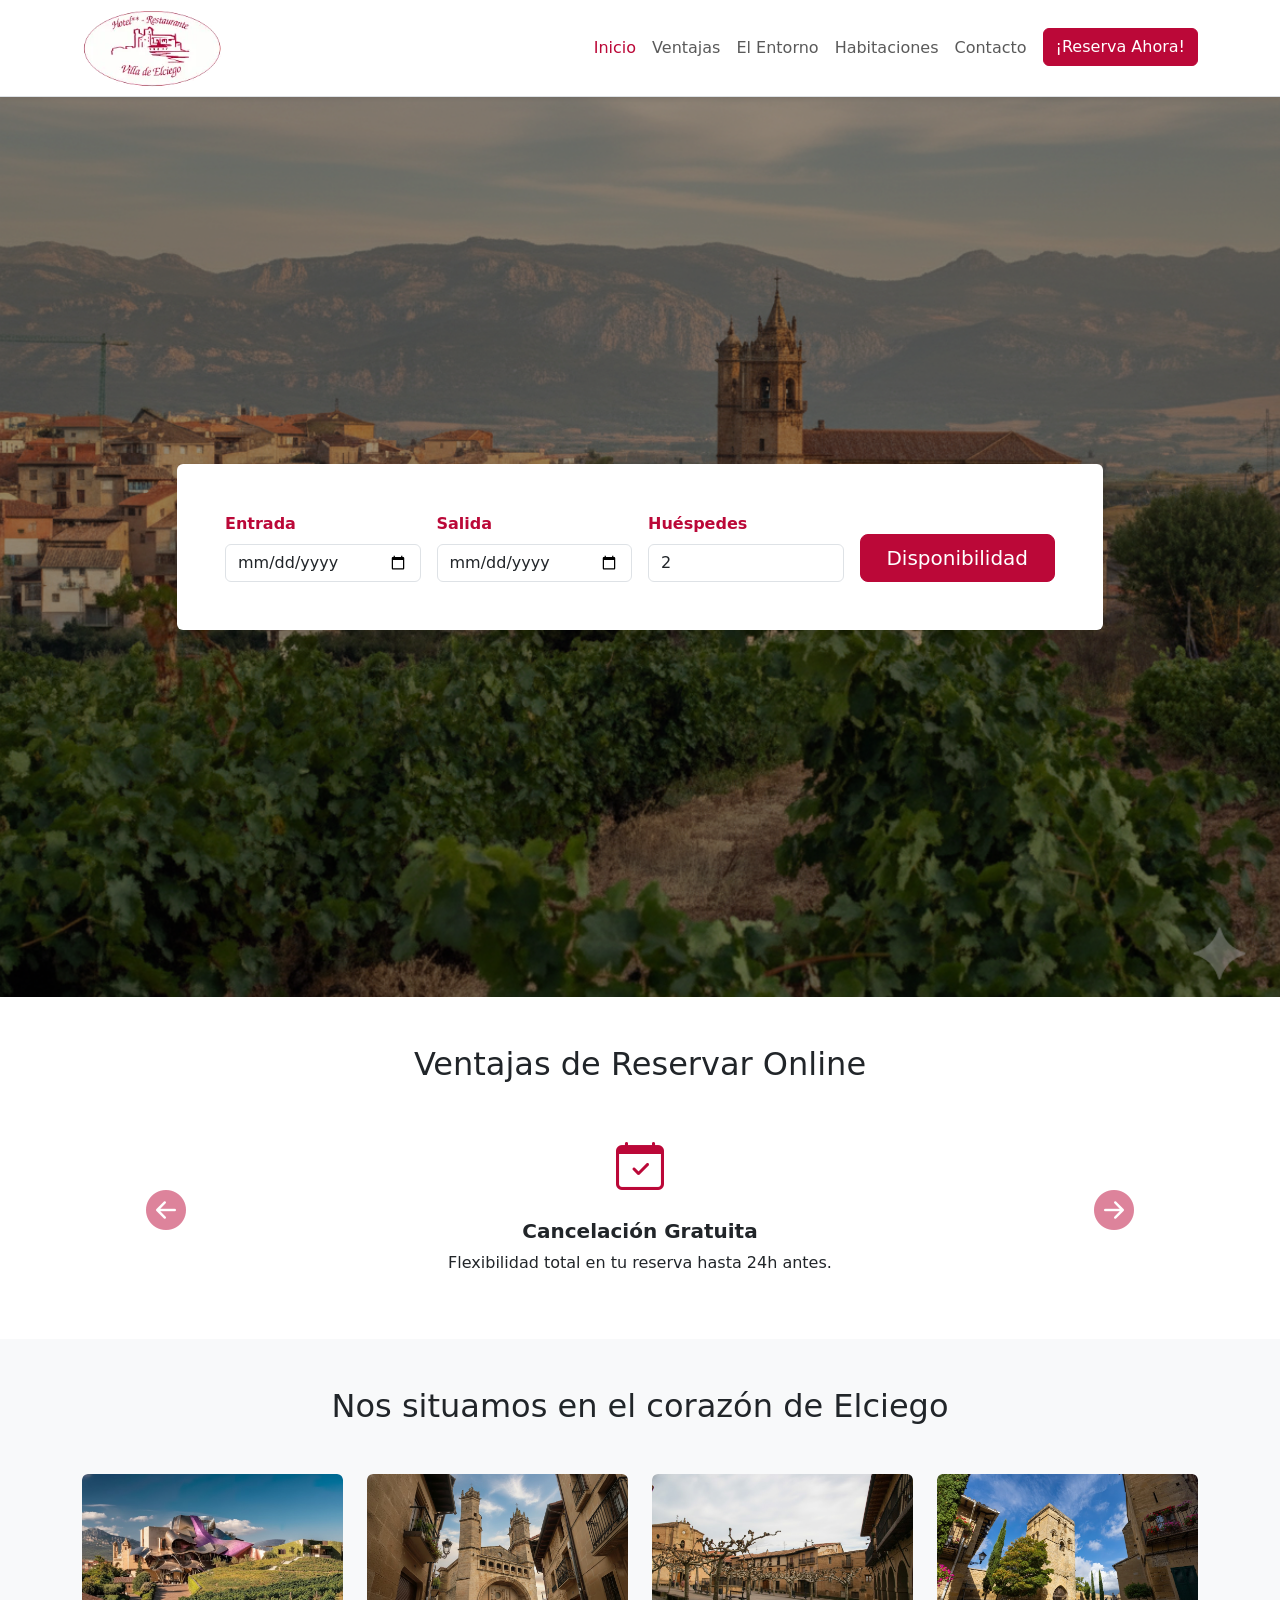
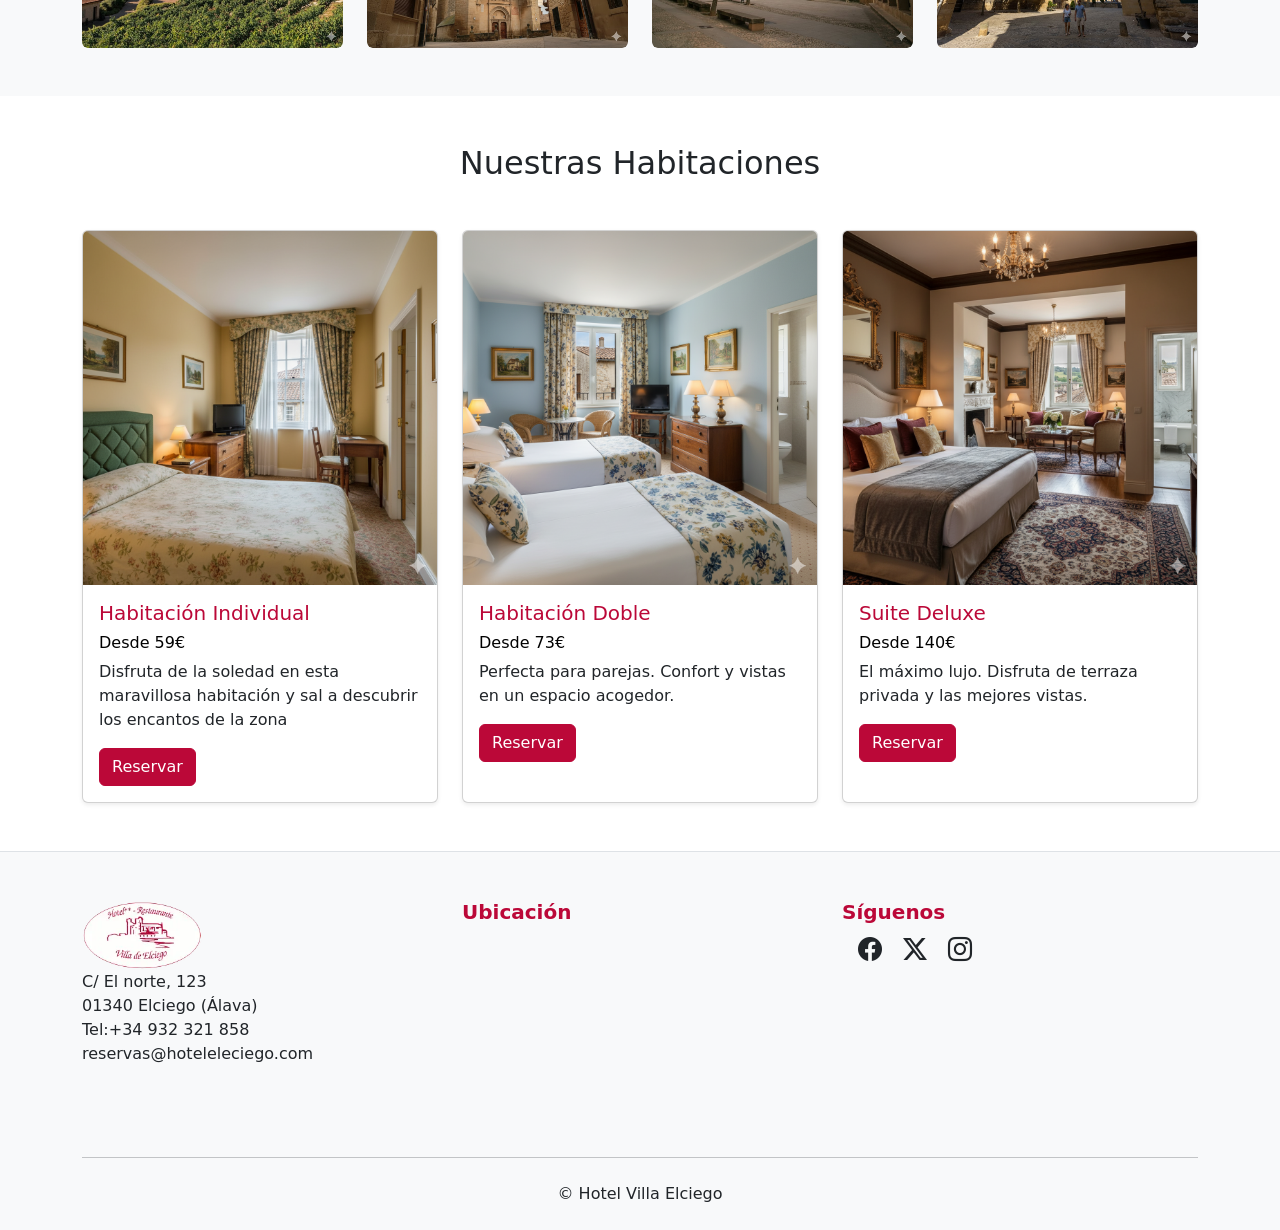
==== index.html @ 5fd9a74c "Update index.html" ====
<!doctype html>
<html lang="es">
<head>
  <!-- Google tag (gtag.js) -->
<script async src="https://www.googletagmanager.com/gtag/js?id=G-TNQYEF0NYS"></script>
<script>
  window.dataLayer = window.dataLayer || [];
  function gtag(){dataLayer.push(arguments);}
  gtag('js', new Date());

  gtag('config', 'G-TNQYEF0NYS');
</script>

  <script src="https://t.contentsquare.net/uxa/3d8e75497e71b.js"></script>

  <meta charset="utf-8">
  <meta name="viewport" content="width=device-width, initial-scale=1">
  
  <title>Hotel Villa Elciego</title>

  <link href="https://cdn.jsdelivr.net/npm/bootstrap@5.3.3/dist/css/bootstrap.min.css" rel="stylesheet" integrity="sha384-QWTKZyjpPEjISv5WaRU9OFeRpok6YctnYmDr5pNlyT2bRjXh0JMhjY6hW+ALEwIH" crossorigin="anonymous">
  
  <link rel="stylesheet" href="https://cdn.jsdelivr.net/npm/bootstrap-icons@1.11.3/font/bootstrap-icons.min.css">

  <link rel="stylesheet" href="globales.css">
</head>
<body>
  <!-- Google Tag Manager (noscript) -->
<noscript><iframe src="https://www.googletagmanager.com/ns.html?id=GTM-N8GXQSX2"
height="0" width="0" style="display:none;visibility:hidden"></iframe></noscript>
<!-- End Google Tag Manager (noscript) -->
  

  <nav class="navbar navbar-expand-lg bg-white border-bottom shadow-sm sticky-top">
  <div class="container">
    
    <h1 class="m-0" style="font-size: 0;"> 
      <a class="navbar-brand" href="index.html">
        <img src="img/logo hotel.webp" alt="Hotel Villa Elciego - Inicio" width="140px" height="80px">
      </a>
    </h1>
    
    <button class="navbar-toggler" type="button" data-bs-toggle="collapse" data-bs-target="#menuPrincipal" aria-controls="menuPrincipal" aria-expanded="false" aria-label="Abrir menú de navegación">
      <span class="navbar-toggler-icon"></span>
    </button>
    
    <div class="collapse navbar-collapse" id="menuPrincipal">
      <ul class="navbar-nav ms-auto mb-2 mb-lg-0">
        <li class="nav-item">
          <a class="nav-link active" aria-current="page" href="#hero">Inicio</a>
        </li>
        <li class="nav-item">
          <a class="nav-link" href="#ventajas">Ventajas</a>
        </li>
        <li class="nav-item">
          <a class="nav-link" href="#ubicacion">El Entorno</a>
        </li>
        <li class="nav-item">
          <a class="nav-link" href="#habitaciones">Habitaciones</a>
        </li>
        <li class="nav-item">
          <a class="nav-link" href="#footer">Contacto</a>
        </li>
        <li class="nav-item">
          <a class="btn btn-primary ms-lg-2 mt-2 mt-lg-0" href="reservas.html">¡Reserva Ahora!</a>
        </li>
      </ul>
    </div>
  </div>
</nav>

  <section id="hero" class="d-flex align-items-center justify-content-center">
    <div class="container">
      <div class="row">
        <div class="col-lg-10 offset-lg-1">
          
          <form class="bg-white p-4 p-md-5 rounded shadow">
            <div class="row g-3 align-items-end">
              
              <div class="col-lg-3 col-md-6">
                <label for="checkin" class="form-label fw-bold text-granate">Entrada</label>
                <input type="date" class="form-control" id="checkin">
              </div>
              
              <div class="col-lg-3 col-md-6">
                <label for="checkout" class="form-label fw-bold text-granate">Salida</label>
                <input type="date" class="form-control" id="checkout">
              </div>
              
              <div class="col-lg-3 col-md-6">
                <label for="huespedes" class="form-label fw-bold text-granate">Huéspedes</label>
                <input type="number" class="form-control" id="huespedes" value="2" min="1" required>
              </div>
              
              <div class="col-lg-3 col-md-6 d-grid">
                <button type="submit" class="btn btn-primary btn-lg">Disponibilidad</button>
              </div>

            </div>
          </form>

        </div>
      </div>
    </div>
  </section>

  <section id="ventajas" class="container text-center py-5">
    <h2 class="mb-5">Ventajas de Reservar Online</h2>
    
    <div id="carouselVentajas" class="carousel slide" data-bs-ride="carousel">
      
      <div class="carousel-inner">
        
        <div class="carousel-item active">
          <i class="bi bi-calendar-check icono-ventaja"></i>
          <h5 class="mt-3 fw-bold">Cancelación Gratuita</h5>
          <p class="w-75 mx-auto d-none d-md-block">Flexibilidad total en tu reserva hasta 24h antes.</p>
        </div>
        
        <div class="carousel-item">
          <i class="bi bi-headset icono-ventaja"></i>
          <h5 class="mt-3 fw-bold">Atención Personalizada</h5>
          <p class="w-75 mx-auto d-none d-md-block">Gestionamos tu reserva de forma directa, sin intermediarios.</p>
        </div>
        
        <div class="carousel-item">
        <i class="bi bi-piggy-bank-fill icono-ventaja"></i>
          <h5 class="mt-3 fw-bold">Mejor Precio Garantizado</h5>
          <p class="w-75 mx-auto d-none d-md-block">Siempre encontrarás el precio más bajo en nuestra web.</p>
        </div>

      </div>
      
      <button class="carousel-control-prev" type="button" data-bs-target="#carouselVentajas" data-bs-slide="prev">
        <i class="bi bi-arrow-left-circle-fill"></i>
        <span class="visually-hidden">Previous</span>
      </button>
      <button class="carousel-control-next" type="button" data-bs-target="#carouselVentajas" data-bs-slide="next">
        <i class="bi bi-arrow-right-circle-fill"></i>
        <span class="visually-hidden">Next</span>
      </button>
    </div>
  </section>

  <section id="ubicacion" class="bg-light py-5">
    <div class="container">
      <h2 class="text-center mb-5">Nos situamos en el corazón de Elciego</h2>
      
      <div class="row g-4">
        
        <div class="col-md-6 col-lg-3">
          <div class="card card-zoom text-white">
        <img src="img/riscal.jpg" class="card-img" alt="Bodega Marqués de Riscal con su arquitectura de titanio ondulado">            
            <div class="card-img-overlay">
              <h5 class="card-title">Bodega Marqués de Riscal</h5>
              <p class="card-text d-none d-md-block">Disfruta de una experiencia única de vino y vanguardia en la icónica bodega Marqués de Riscal.</p>
            </div>
          </div>
        </div>
        
        <div class="col-md-6 col-lg-3">
          <div class="card card-zoom text-white">
            <img src="img/iglesialimpia.jpg" class="card-img" alt="iglesia">
            <div class="card-img-overlay">
              <h5 class="card-title">Iglesa de San Andrés</h5>
              <p class="card-text d-none d-md-block">Descubre la imponente Iglesia de San Andrés, una joya barroca con sus dos torres dominando Elciego.</p>
            </div>
          </div>
        </div>

        <div class="col-md-6 col-lg-3">
          <div class="card card-zoom text-white">
            <img src="img/plaza.jpg" class="card-img" alt="plaza">
            <div class="card-img-overlay">
              <h5 class="card-title">Plaza Mayor de Elciego</h5>
              <p class="card-text d-none d-md-block">Siente el corazón de Elciego en su Plaza Mayor, el centro neurálgico de la vida y la historia local.</p>
            </div>
          </div>
        </div>

        <div class="col-md-6 col-lg-3">
          <div class="card card-zoom text-white">
            <img src="img/laguardia.jpg" class="card-img" alt="laguardia">
            <div class="card-img-overlay">
              <h5 class="card-title">Laguardia</h5>
              <p class="card-text d-none d-md-block">Visita Laguardia, una impresionante villa medieval amurallada en el corazón de la Rioja Alavesa.</p>
            </div>
          </div>
        </div>

      </div>
    </div>
  </section>

  <section id="habitaciones" class="container py-5">
    <h2 class="text-center mb-5">Nuestras Habitaciones</h2>
    <div class="row g-4">
      
      <div class="col-md-4">
        <div class="card shadow-sm h-100">
<img src="img/habindividual.png" class="card-img-top" alt="Habitación individual iluminada con cama supletoria y escritorio">          
          <div class="card-body">
            <h5 class="card-title text-granate">Habitación Individual</h5>
            <h6 class="card-title text-black">Desde 59€</h6>
            <p class="card-text">Disfruta de la soledad en esta maravillosa habitación y sal a descubrir los encantos de la zona</p>
            <a href="reservas.html" class="btn btn-primary">Reservar</a>
          </div>
        </div>
      </div>
      
      <div class="col-md-4">
        <div class="card shadow-sm h-100">
          <img src="img/habdoble.png" class="card-img-top" alt="Superior">
          <div class="card-body">
            <h5 class="card-title text-granate">Habitación Doble</h5>
            <h6 class="card-title text-black">Desde 73€</h6>
            <p class="card-text">Perfecta para parejas. Confort y vistas en un espacio acogedor.</p>
            <a href="reservas.html" class="btn btn-primary">Reservar</a>
          </div>
        </div>
      </div>
      
      <div class="col-md-4">
        <div class="card shadow-sm h-100">
          <img src="img/suite.png" class="card-img-top" alt="Suite">
          <div class="card-body">
            <h5 class="card-title text-granate">Suite Deluxe</h5>
            <h6 class="card-title text-black">Desde 140€</h6>
            <p class="card-text">El máximo lujo. Disfruta de terraza privada y las mejores vistas.</p>
            <a href="reservas.html" class="btn btn-primary">Reservar</a>
          </div>
        </div>
      </div>

    </div>
  </section>


  <footer id="footer" class="bg-light pt-5 pb-4 border-top">
    <div class="container">
      <div class="row gy-4">
        
        <div class="col-md-4">
        <img src="img/logo hotel.webp" alt="imagen logo" width="120px" height="70px">
          <p>
            C/ El norte, 123<br>
            01340 Elciego (Álava)<br>
            <a href="tel:+34 932 321 858" class="text-decoration-none text-dark">Tel:+34 932 321 858</a><br>
            <a href="mailto:reservas@hoteleleciego.com" class="text-decoration-none text-dark">reservas@hoteleleciego.com</a>
          </p>
        </div>
        
        <div class="col-md-4">
          <h5 class="fw-bold text-granate">Ubicación</h5>
          <div class="ratio ratio-16x9">
            <iframe src="https://www.google.com/maps/embed?pb=!1m18!1m12!1m3!1d11756.914074219985!2d-2.624738562145558!3d42.51460361282855!2m3!1f0!2f0!3f0!3m2!1i1024!2i768!4f13.1!3m3!1m2!1s0xd50010196614b0b%3A0x8633364860630712!2sElciego%2C%20%C3%81lava!5e0!3m2!1ses!2ses!4v1678888888888" width="600" height="450" style="border:0;" allowfullscreen="" loading="lazy" referrerpolicy="no-referrer-when-downgrade"></iframe>
          </div>
        </div>
        
        <div class="col-md-4">
          <h5 class="fw-bold text-granate">Síguenos</h5>
               <div class="footer-iconos">
          <a href="#" target="_blank" aria-label="Síguenos en Facebook"><i class="bi bi-facebook"></i></a>
          <a href="#" target="_blank" aria-label="Síguenos en X, antes Twitter"><i class="bi bi-twitter-x"></i></a>
          <a href="#" target="_blank" aria-label="Síguenos en Instagram"><i class="bi bi-instagram"></i></a>
              </div>
        </div>

      </div>
      
      <hr class="my-4">
      <div class="text-center">
        <p class="mb-0">&copy; Hotel Villa Elciego</p>
      </div>
      
    </div>
  </footer>


  <script src="https://cdn.jsdelivr.net/npm/bootstrap@5.3.3/dist/js/bootstrap.bundle.min.js" integrity="sha384-YvpcrYf0tY3lHB60NNkmXc5s9fDVZLESaAA55NDzOxhy9GkcIdslK1eN7N6jIeHz" crossorigin="anonymous"></script>
</body>

</html>
---- globales.css ----
:root {
  --color-granate: #bb0838; 
  --color-granate-claro: #f684a2;
  --color-blanco: #FFFFFF;
  --color-texto-claro: #f8f9fa;
  --color-texto-oscuro: #212529;
}



.bg-granate {
  background-color: var(--color-granate) ;
}

.text-granate {
  color: var(--color-granate) ;
}


.btn-primary {
  background-color: var(--color-granate);
  border-color: var(--color-granate);
}

.btn-primary:hover {
  background-color: var(--color-granate-claro);
  border-color: var(--color-granate-claro);
}

.navbar-nav .nav-link.active,
.navbar-nav .nav-link:hover {
  color: var(--color-granate) ;
}



/*FORMULARIO */
#hero {
  position: relative;
  min-height: 100vh;
  background-image: url('img/elciegogeneral.png'); 
  background-size: cover;
  background-position: center;
  color: var(--color-granate);
}


#hero::before {
  content: '';
  position: absolute;
  top: 0;
  left: 0;
  width: 100%;
  height: 100%;
  background-color: rgba(0, 0, 0, 0.4); 
}

#hero .container {
  position: relative;
  z-index: 2;
}



#ventajas .icono-ventaja {
  font-size: 3rem;
  color: var(--color-granate);
}

.carousel-control-prev .bi,
.carousel-control-next .bi {
  font-size: 2.5rem;
  color: var(--color-granate); 
}


/*NUESTRO ENTORNO*/
.card-zoom {
  position: relative;
  overflow: hidden; 
  border: none;
  cursor: pointer;
}

.card-zoom .card-img {
  transition: transform 0.4s ease; 
}

.card-zoom .card-img-overlay {
  background-color: rgba(0, 0, 0, 0.6); 
  opacity: 0; 
  transition: opacity 0.4s ease;
  display: flex;
  flex-direction: column;
  justify-content: center;
  align-items: center;
}

.card-zoom:hover .card-img {
  transform: scale(1.1); 
}

.card-zoom:hover .card-img-overlay {
  opacity: 1; 
}

/* FOOTER ---*/
.footer-iconos a {
  font-size: 1.5rem;
  color: var(--color-texto-oscuro);
  margin-left: 1rem;
  text-decoration: none;
}

.footer-iconos a:hover {
  color: var(--color-granate);
}
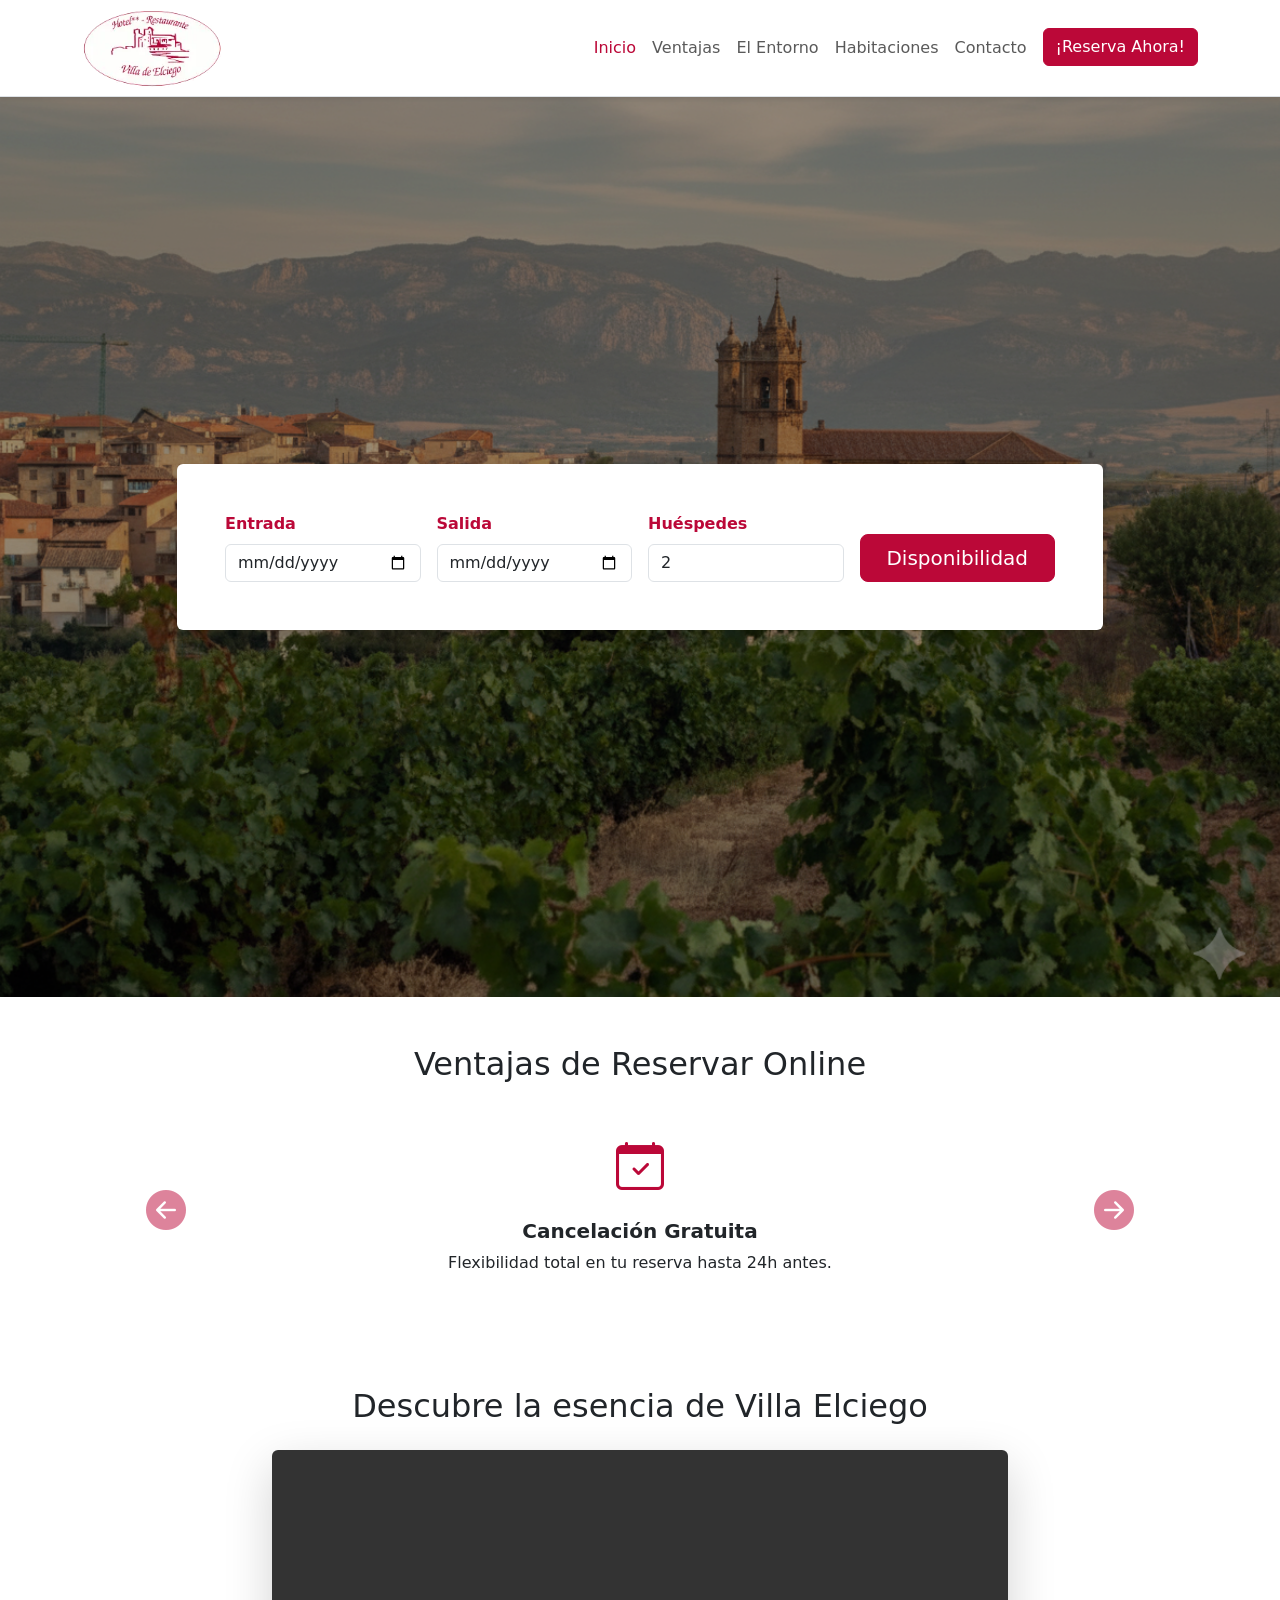
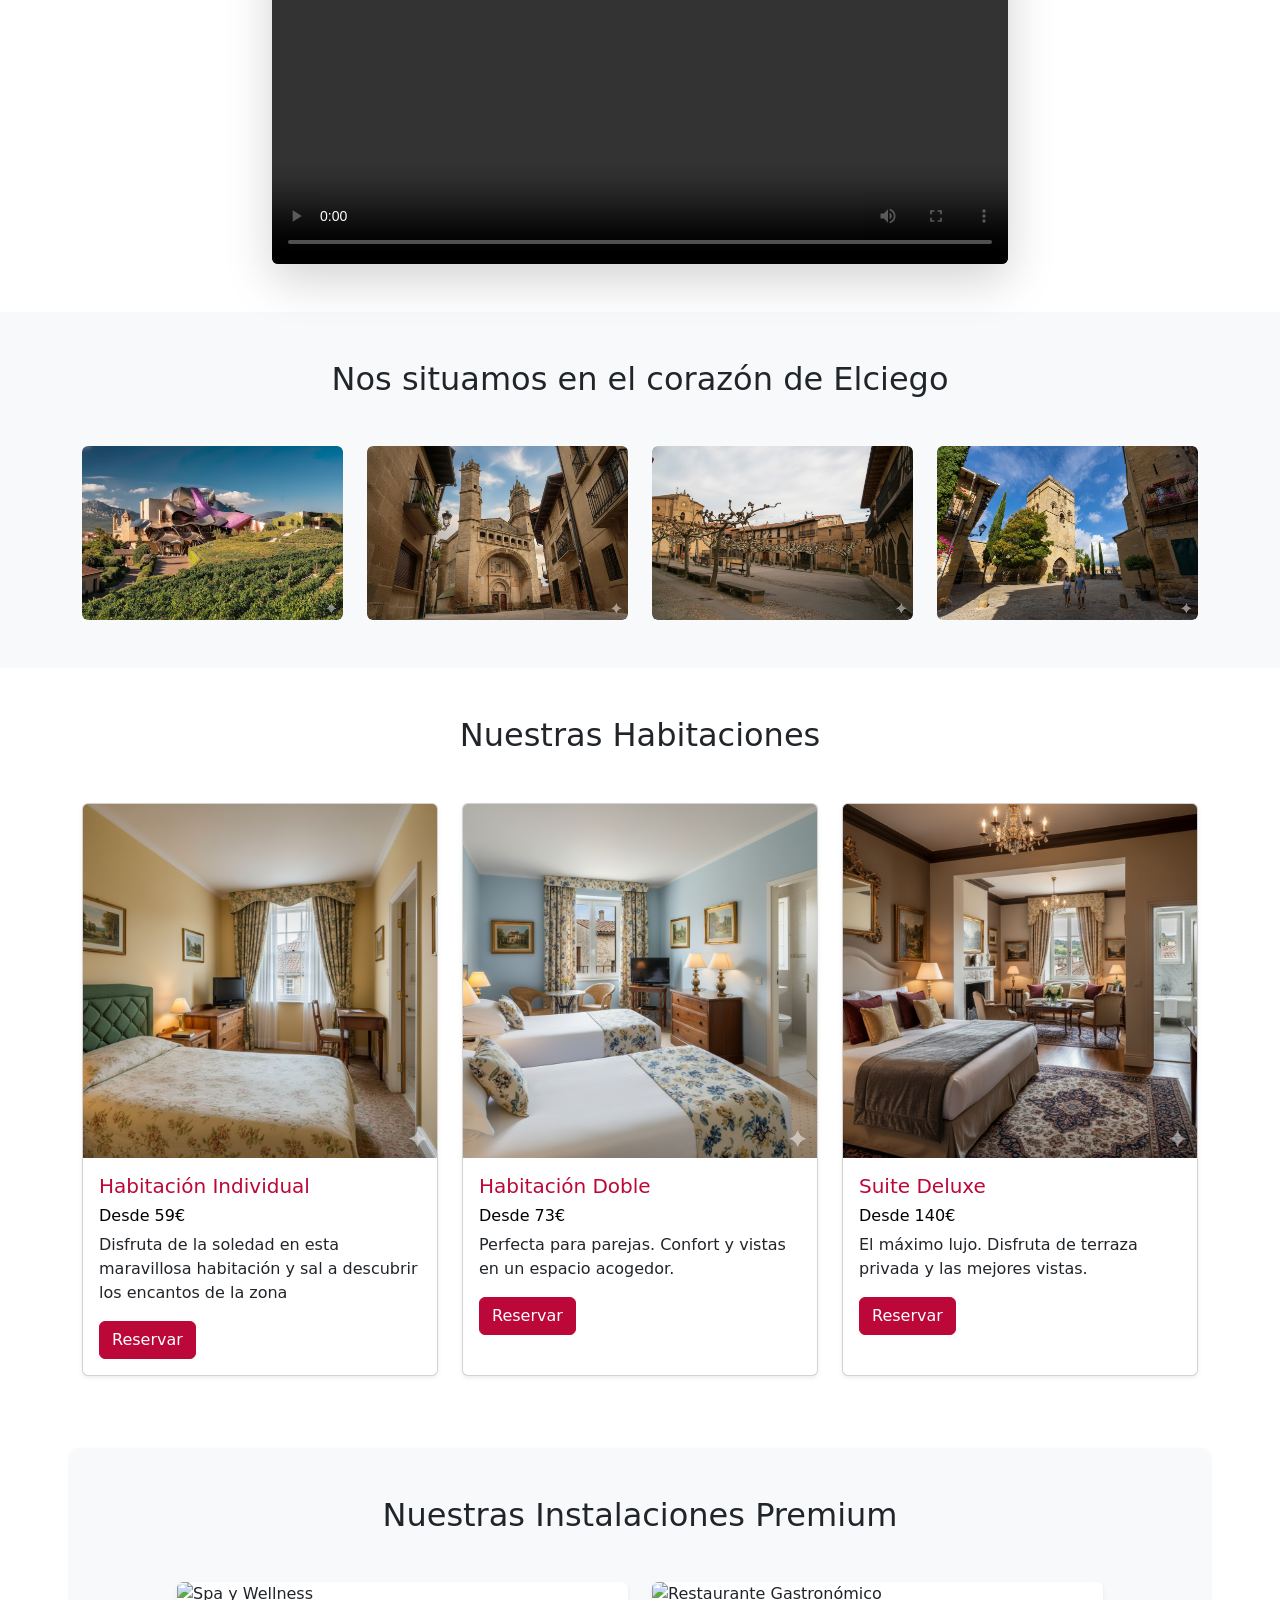
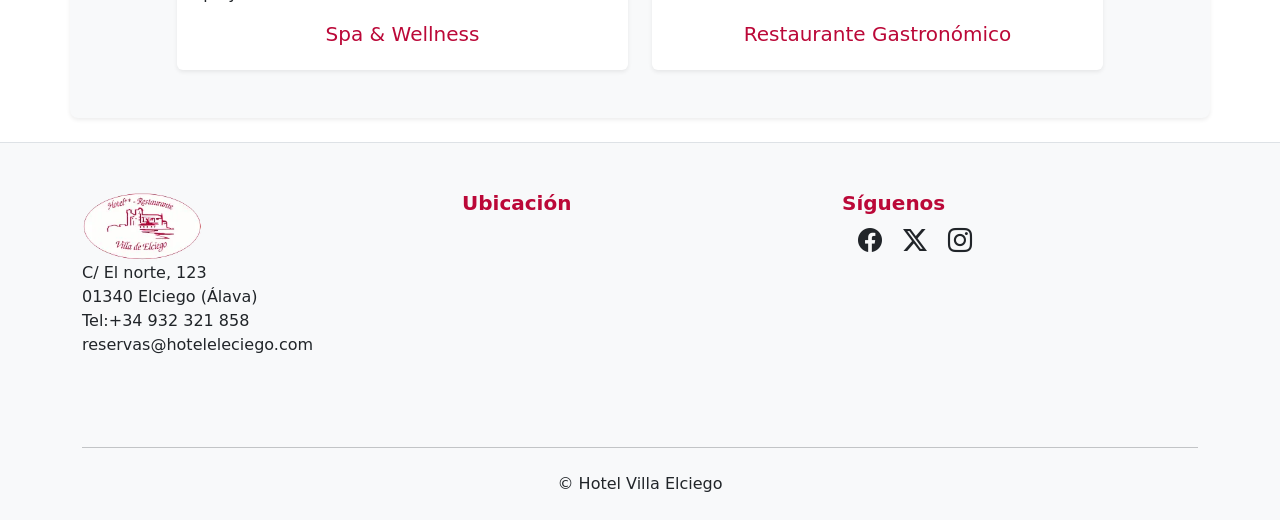
==== commit 3b69da9e: "Update index.html" ====
--- a/index.html
+++ b/index.html
@@ -1,8 +1,7 @@
 <!doctype html>
 <html lang="es">
 <head>
-  <!-- Google tag (gtag.js) -->
-<script async src="https://www.googletagmanager.com/gtag/js?id=G-TNQYEF0NYS"></script>
+  <script async src="https://www.googletagmanager.com/gtag/js?id=G-TNQYEF0NYS"></script>
 <script>
   window.dataLayer = window.dataLayer || [];
   function gtag(){dataLayer.push(arguments);}
@@ -25,13 +24,9 @@
   <link rel="stylesheet" href="globales.css">
 </head>
 <body>
-  <!-- Google Tag Manager (noscript) -->
-<noscript><iframe src="https://www.googletagmanager.com/ns.html?id=GTM-N8GXQSX2"
+  <noscript><iframe src="https://www.googletagmanager.com/ns.html?id=GTM-N8GXQSX2"
 height="0" width="0" style="display:none;visibility:hidden"></iframe></noscript>
-<!-- End Google Tag Manager (noscript) -->
-  
-
-  <nav class="navbar navbar-expand-lg bg-white border-bottom shadow-sm sticky-top">
+<nav class="navbar navbar-expand-lg bg-white border-bottom shadow-sm sticky-top">
   <div class="container">
     
     <h1 class="m-0" style="font-size: 0;"> 
@@ -142,6 +137,20 @@
     </div>
   </section>
 
+  <section id="video-hotel" class="container py-5">
+    <div class="row justify-content-center">
+      <div class="col-lg-8 text-center">
+        <h2 class="mb-4">Descubre la esencia de Villa Elciego</h2>
+        <div class="ratio ratio-16x9 shadow-lg rounded overflow-hidden">
+          <video controls>
+            <source src="video/video-hotel.mp4" type="video/mp4">
+            Tu navegador no soporta la etiqueta de vídeo.
+          </video>
+        </div>
+      </div>
+    </div>
+  </section>
+
   <section id="ubicacion" class="bg-light py-5">
     <div class="container">
       <h2 class="text-center mb-5">Nos situamos en el corazón de Elciego</h2>
@@ -235,6 +244,30 @@
     </div>
   </section>
 
+  <section id="instalaciones" class="container py-5 bg-light rounded-3 my-4 shadow-sm">
+    <h2 class="text-center mb-5">Nuestras Instalaciones Premium</h2>
+    <div class="row g-4 justify-content-center">
+      
+      <div class="col-md-5">
+        <div class="card shadow-sm border-0 h-100">
+          <img src="img/spa.jpg" class="card-img-top img-fluid rounded" alt="Spa y Wellness">
+          <div class="card-body text-center">
+            <h5 class="card-title text-granate">Spa & Wellness</h5>
+          </div>
+        </div>
+      </div>
+
+      <div class="col-md-5">
+        <div class="card shadow-sm border-0 h-100">
+          <img src="img/restaurante.jpg" class="card-img-top img-fluid rounded" alt="Restaurante Gastronómico">
+          <div class="card-body text-center">
+            <h5 class="card-title text-granate">Restaurante Gastronómico</h5>
+          </div>
+        </div>
+      </div>
+
+    </div>
+  </section>
 
   <footer id="footer" class="bg-light pt-5 pb-4 border-top">
     <div class="container">
@@ -259,7 +292,7 @@
         
         <div class="col-md-4">
           <h5 class="fw-bold text-granate">Síguenos</h5>
-               <div class="footer-iconos">
+                <div class="footer-iconos">
           <a href="#" target="_blank" aria-label="Síguenos en Facebook"><i class="bi bi-facebook"></i></a>
           <a href="#" target="_blank" aria-label="Síguenos en X, antes Twitter"><i class="bi bi-twitter-x"></i></a>
           <a href="#" target="_blank" aria-label="Síguenos en Instagram"><i class="bi bi-instagram"></i></a>
@@ -270,16 +303,14 @@
       
       <hr class="my-4">
       <div class="text-center">
-        <p class="mb-0">&copy; Hotel Villa Elciego</p>
+        <p class="mb-0">© Hotel Villa Elciego</p>
       </div>
       
     </div>
   </footer>
-
 
   <script src="https://cdn.jsdelivr.net/npm/bootstrap@5.3.3/dist/js/bootstrap.bundle.min.js" integrity="sha384-YvpcrYf0tY3lHB60NNkmXc5s9fDVZLESaAA55NDzOxhy9GkcIdslK1eN7N6jIeHz" crossorigin="anonymous"></script>
 </body>
-
 </html>
 
 
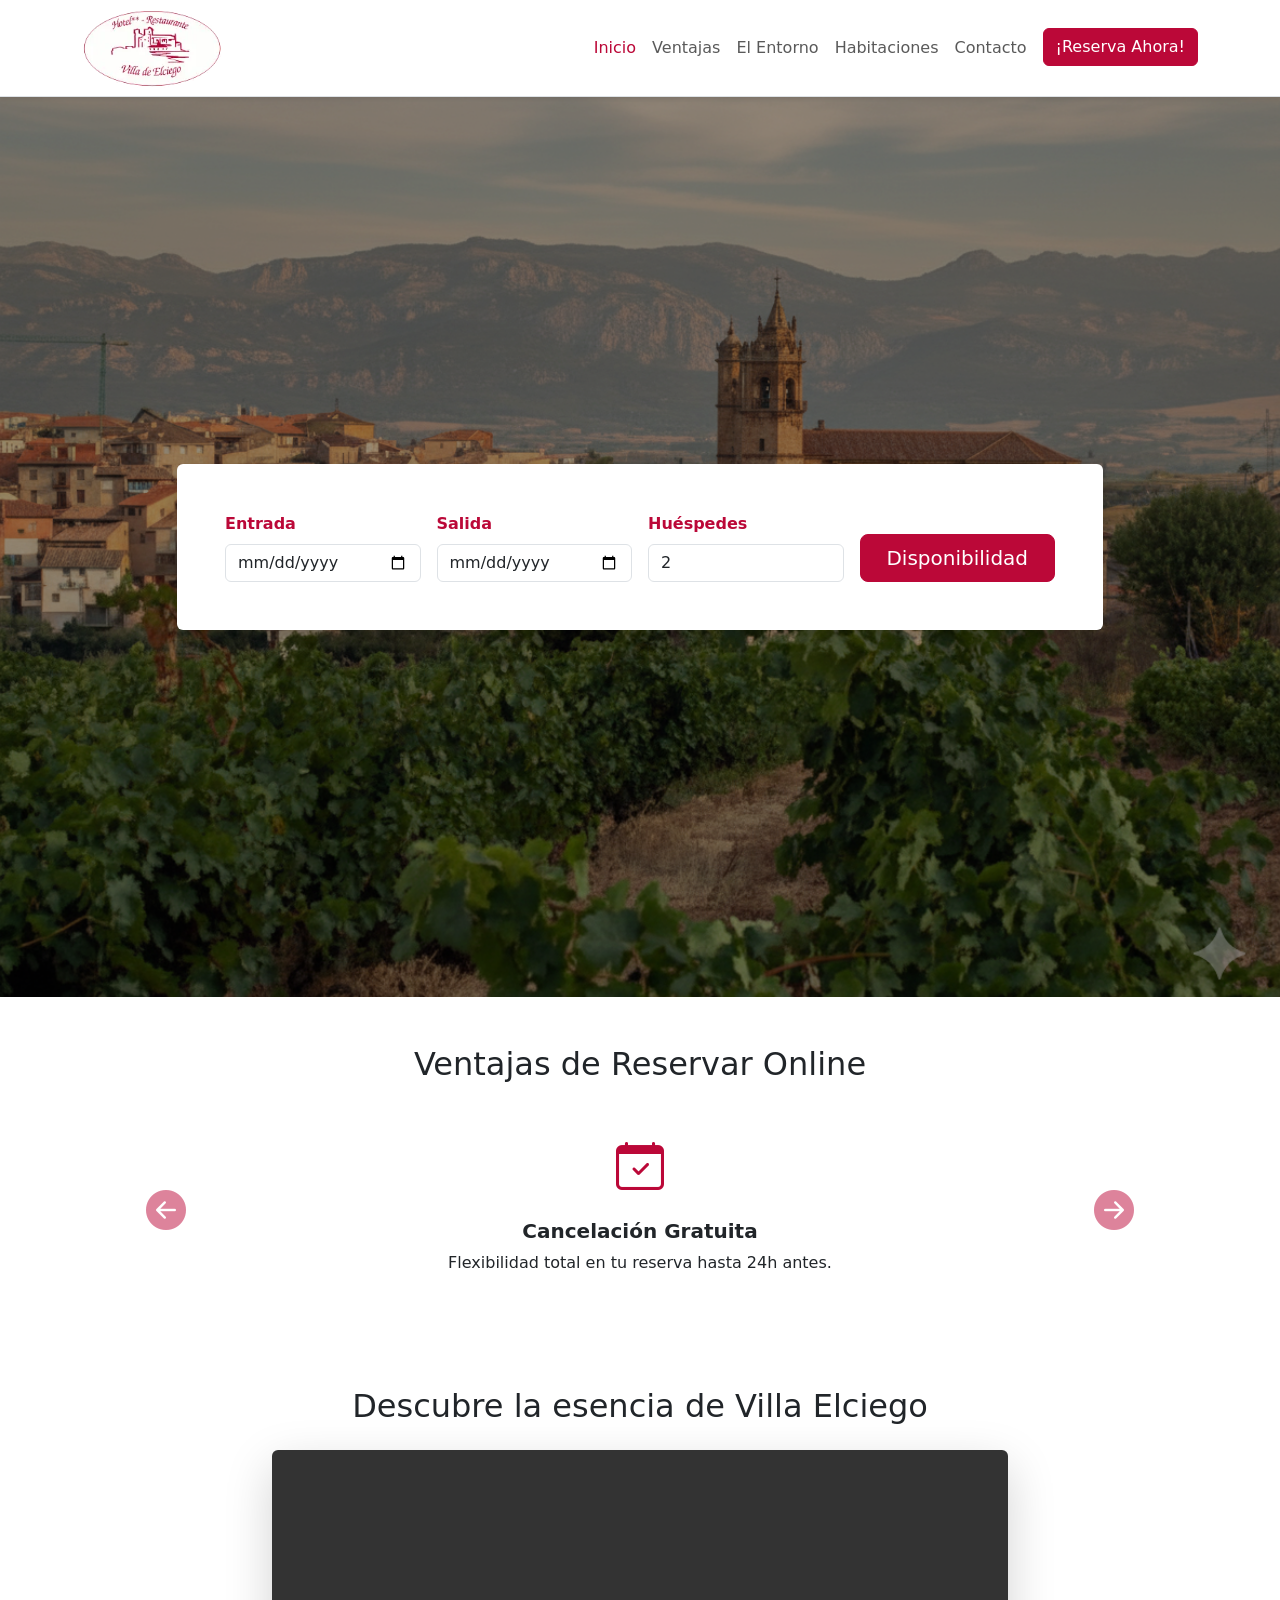
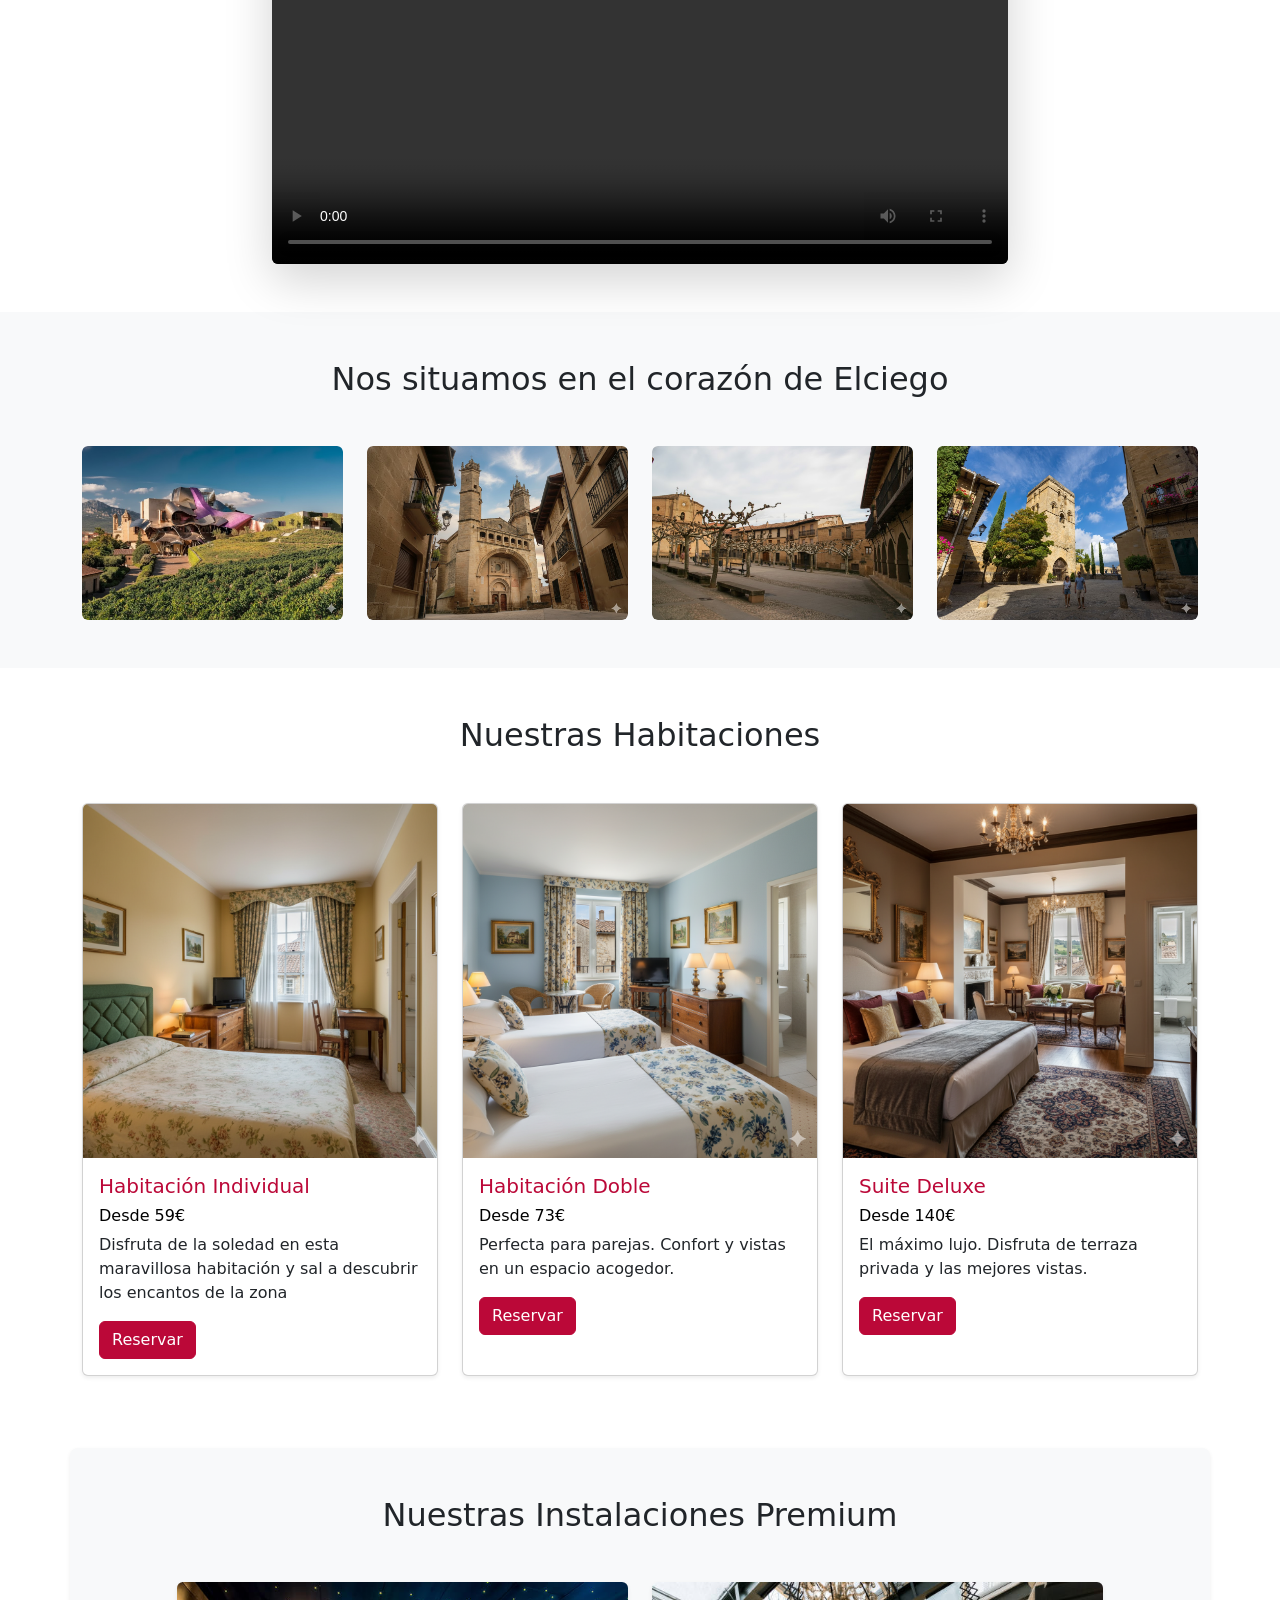
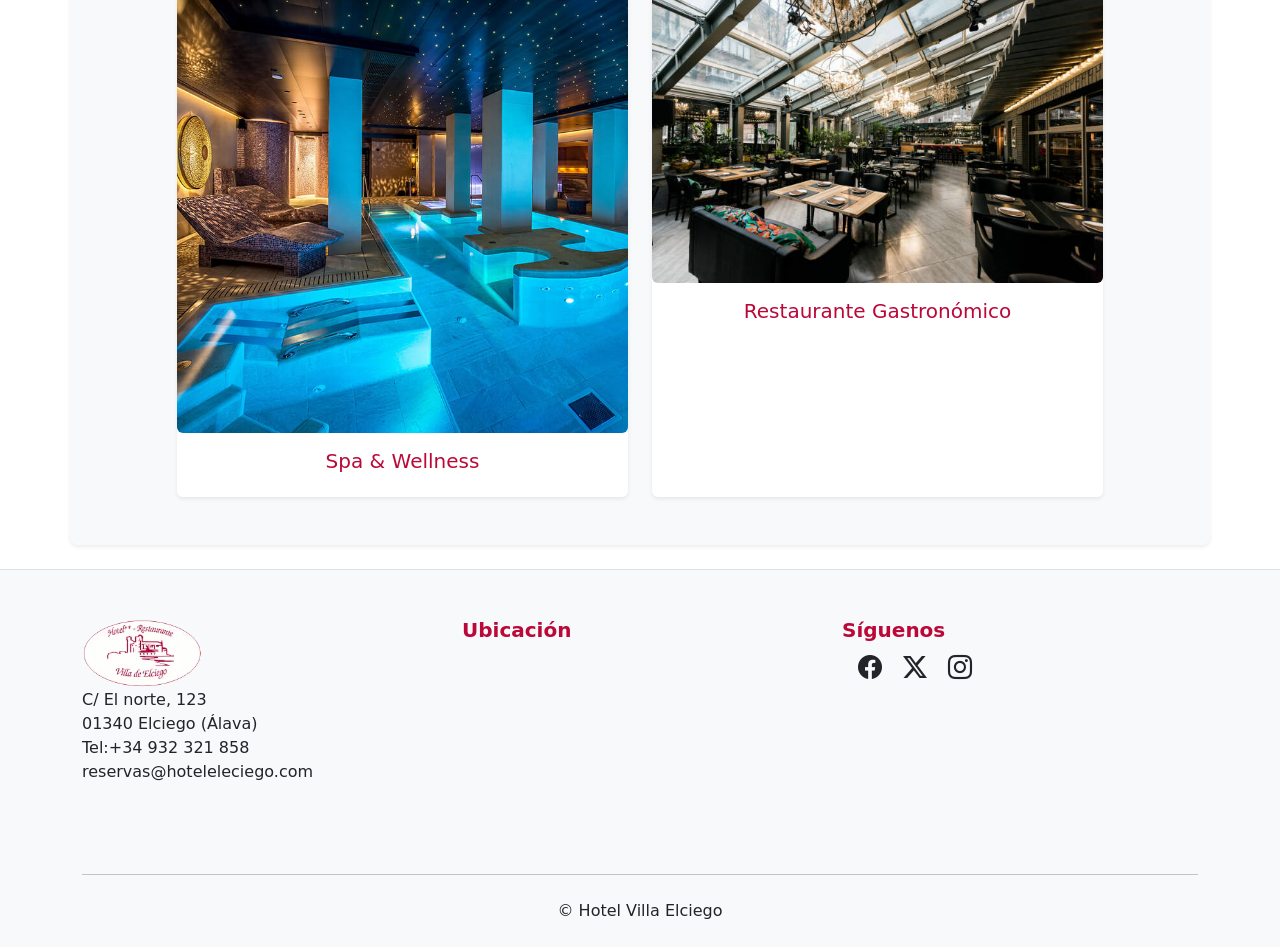
==== commit 148bbece: "Fix HTML encoding issues in index.html" ====
--- a/index.html
+++ b/index.html
@@ -259,7 +259,7 @@
 
       <div class="col-md-5">
         <div class="card shadow-sm border-0 h-100">
-          <img src="img/restaurante.jpg" class="card-img-top img-fluid rounded" alt="Restaurante Gastronómico">
+          <img src="img/restaurant.jpg" class="card-img-top img-fluid rounded" alt="Restaurante Gastronómico">
           <div class="card-body text-center">
             <h5 class="card-title text-granate">Restaurante Gastronómico</h5>
           </div>
@@ -318,3 +318,4 @@
 
 
 
+
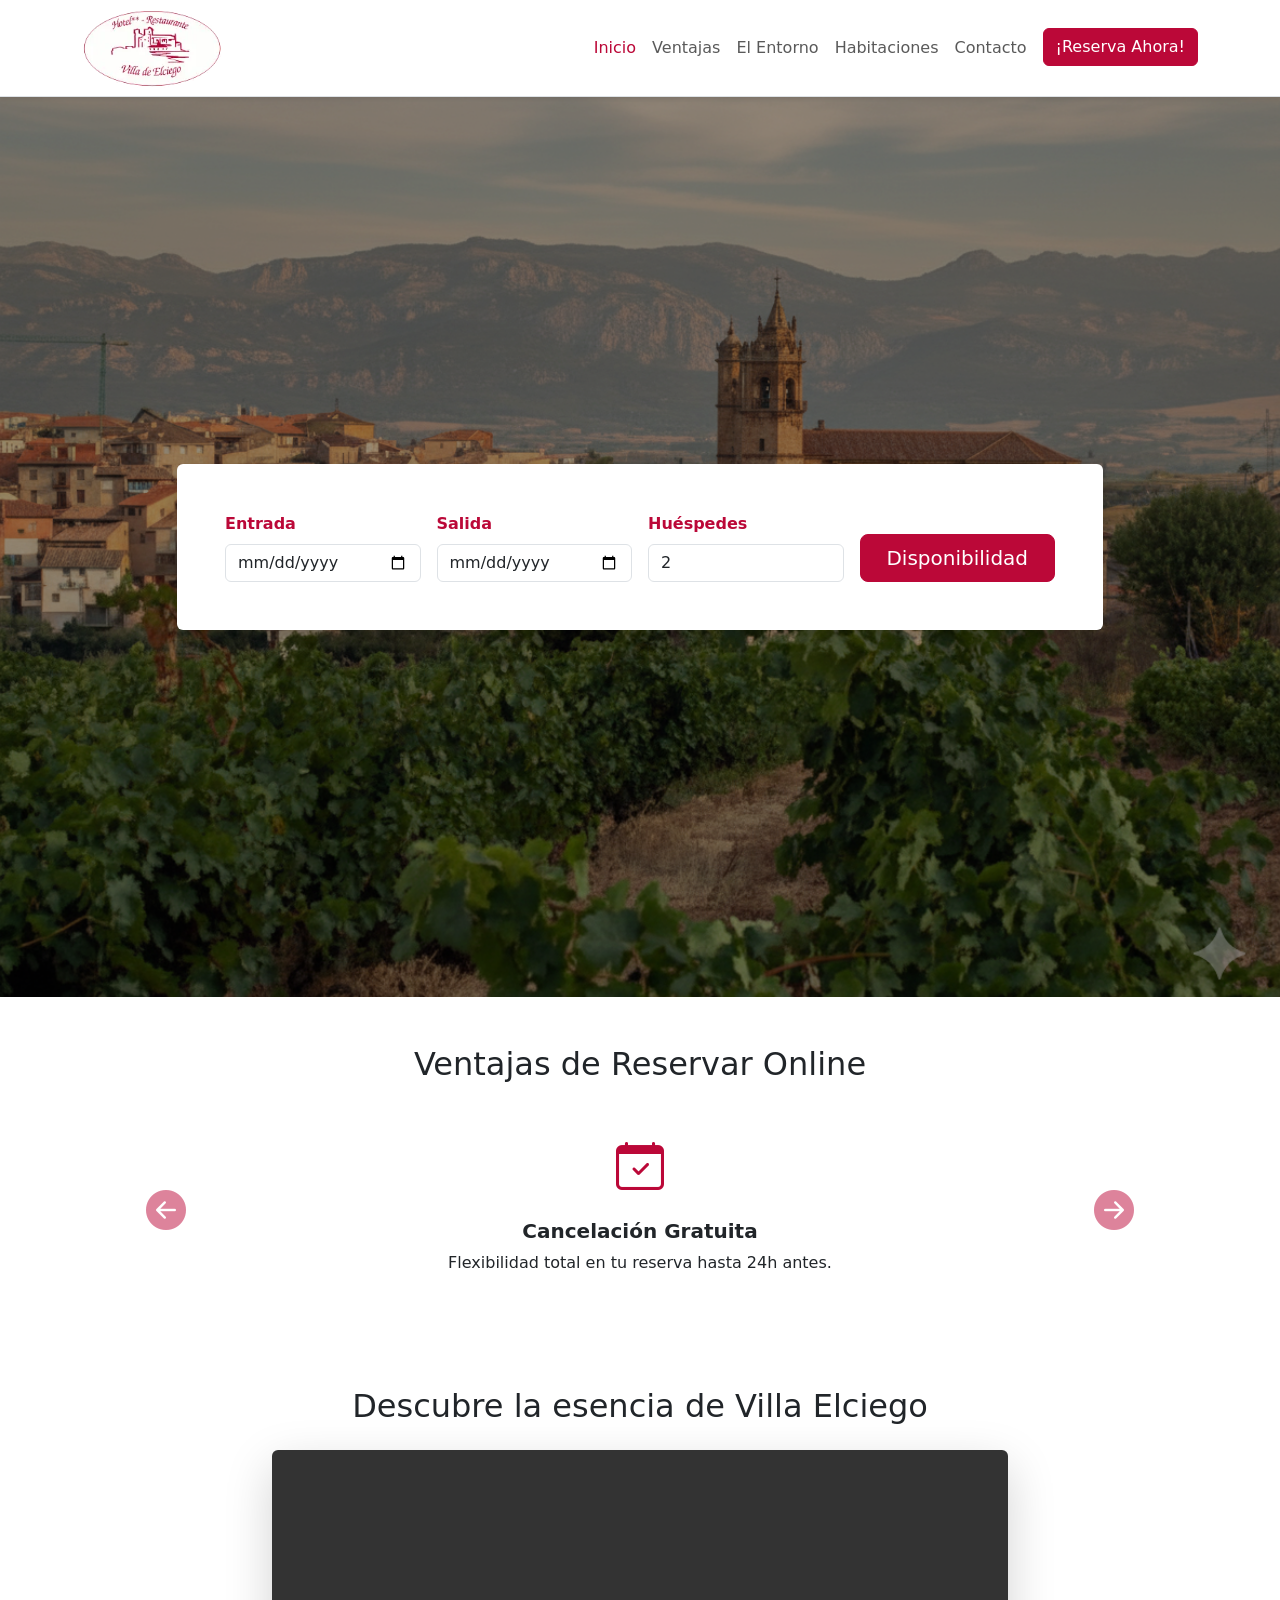
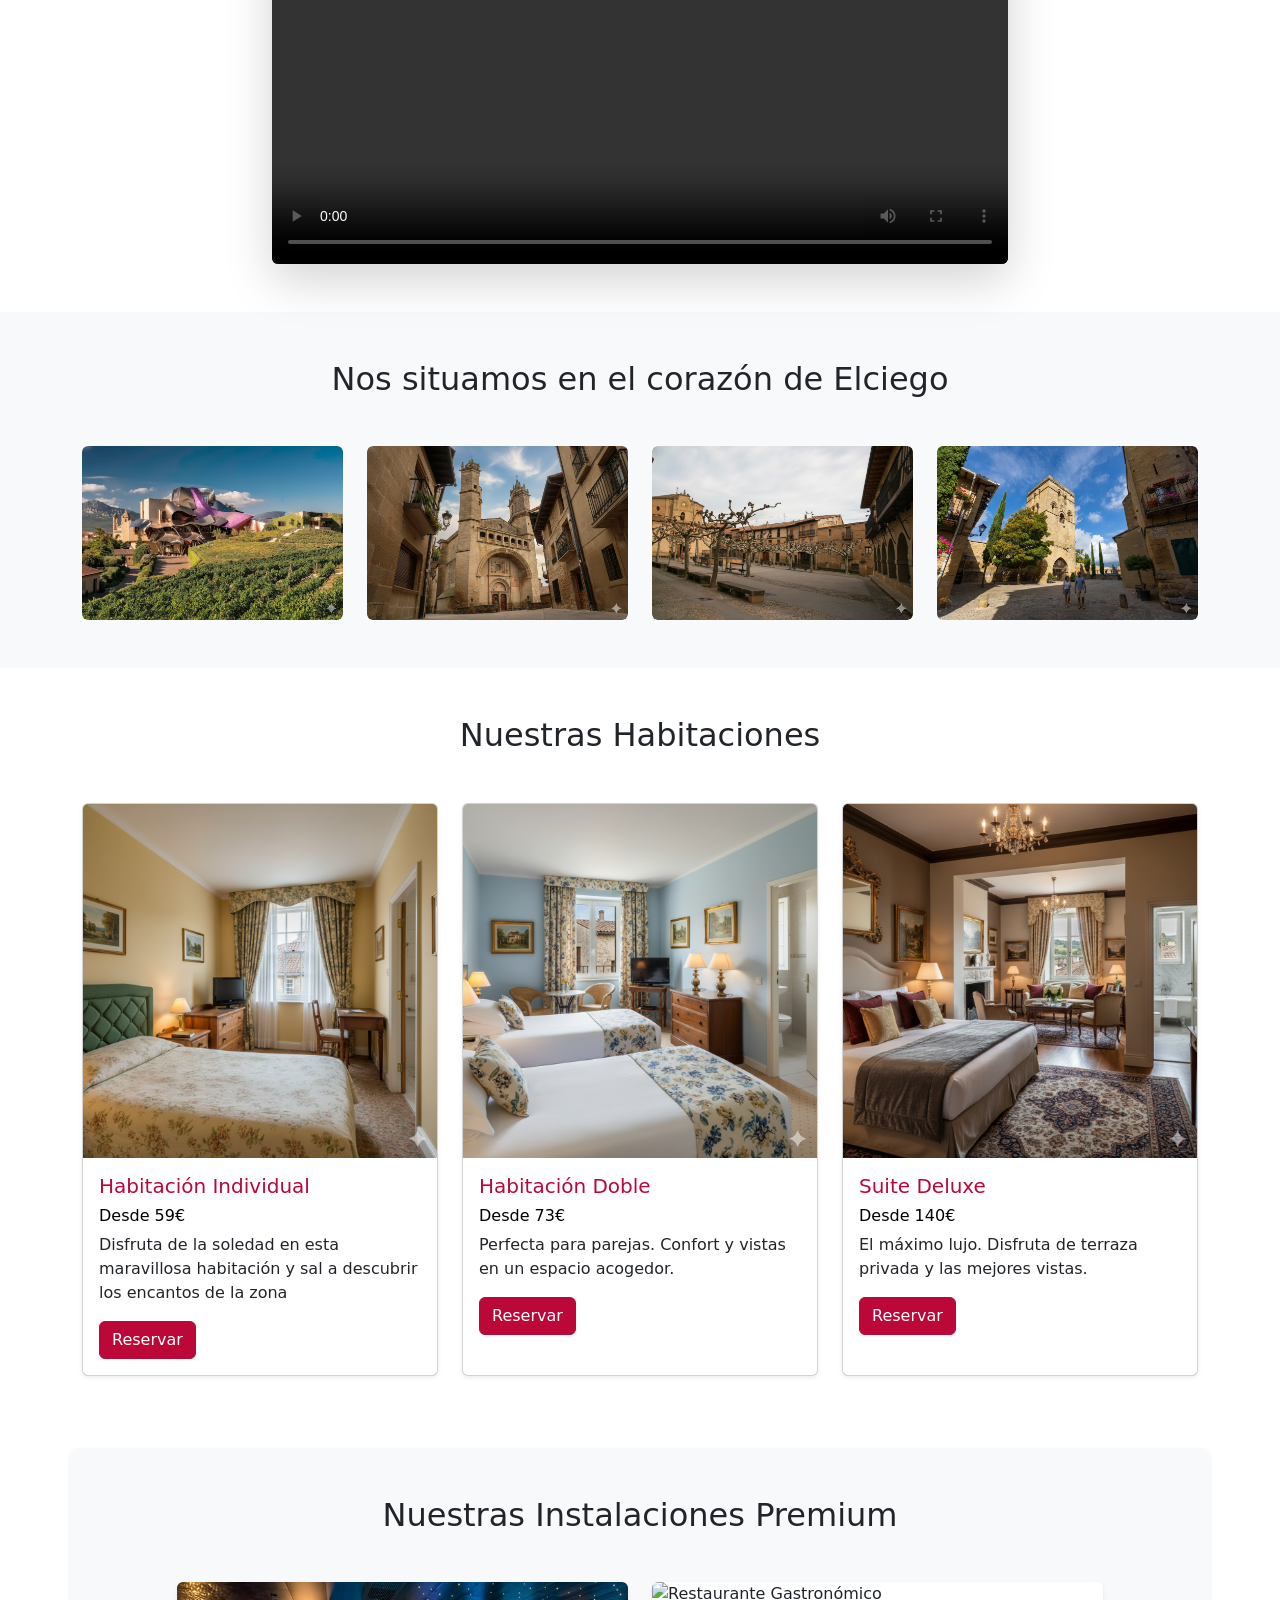
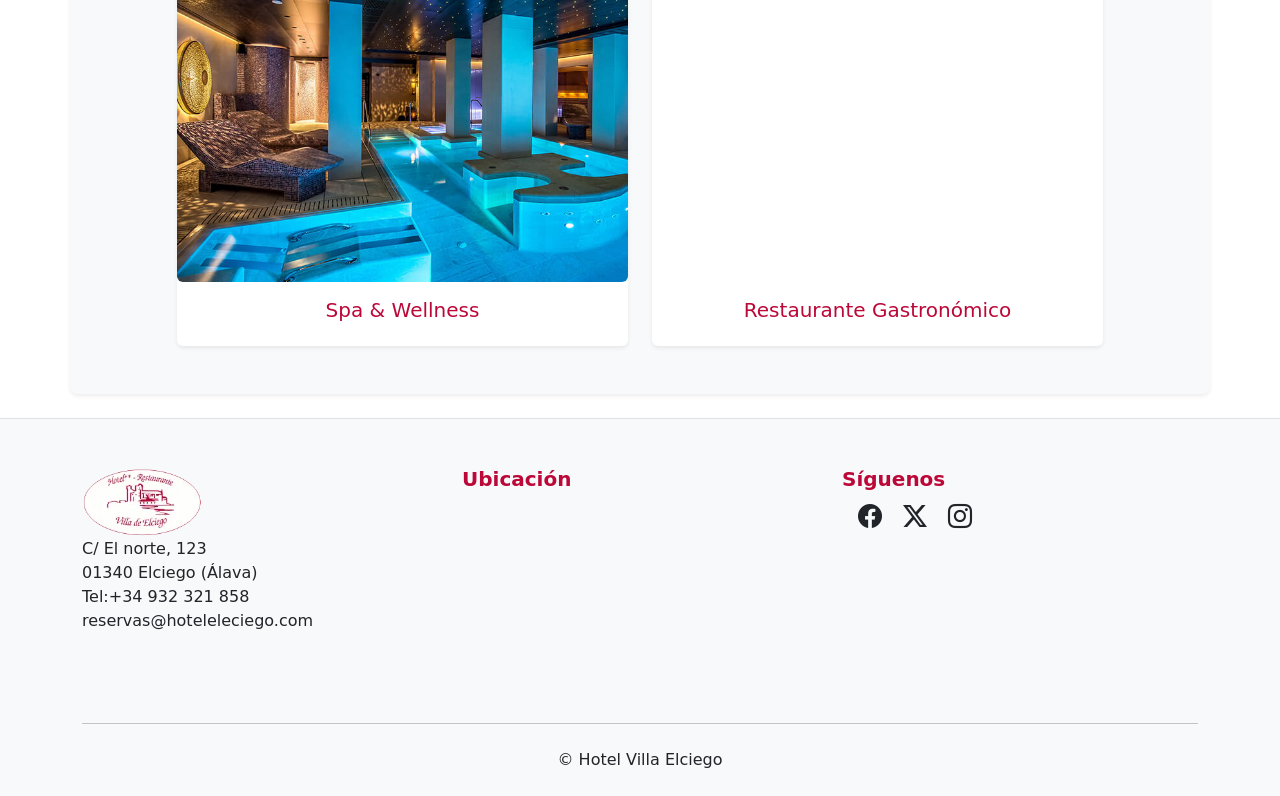
==== commit c2195740: "Restore index.html with original content" ====
--- a/index.html
+++ b/index.html
@@ -244,13 +244,13 @@
     </div>
   </section>
 
-  <section id="instalaciones" class="container py-5 bg-light rounded-3 my-4 shadow-sm">
+<section id="instalaciones" class="container py-5 bg-light rounded-3 my-4 shadow-sm">
     <h2 class="text-center mb-5">Nuestras Instalaciones Premium</h2>
     <div class="row g-4 justify-content-center">
       
       <div class="col-md-5">
         <div class="card shadow-sm border-0 h-100">
-          <img src="img/spa.jpg" class="card-img-top img-fluid rounded" alt="Spa y Wellness">
+          <img src="img/spa.jpg" class="card-img-top img-fluid rounded" alt="Spa y Wellness" style="height: 300px; object-fit: cover;">
           <div class="card-body text-center">
             <h5 class="card-title text-granate">Spa & Wellness</h5>
           </div>
@@ -259,7 +259,7 @@
 
       <div class="col-md-5">
         <div class="card shadow-sm border-0 h-100">
-          <img src="img/restaurant.jpg" class="card-img-top img-fluid rounded" alt="Restaurante Gastronómico">
+          <img src="img/restaurante.jpg" class="card-img-top img-fluid rounded" alt="Restaurante Gastronómico" style="height: 300px; object-fit: cover;">
           <div class="card-body text-center">
             <h5 class="card-title text-granate">Restaurante Gastronómico</h5>
           </div>
@@ -319,3 +319,4 @@
 
 
 
+
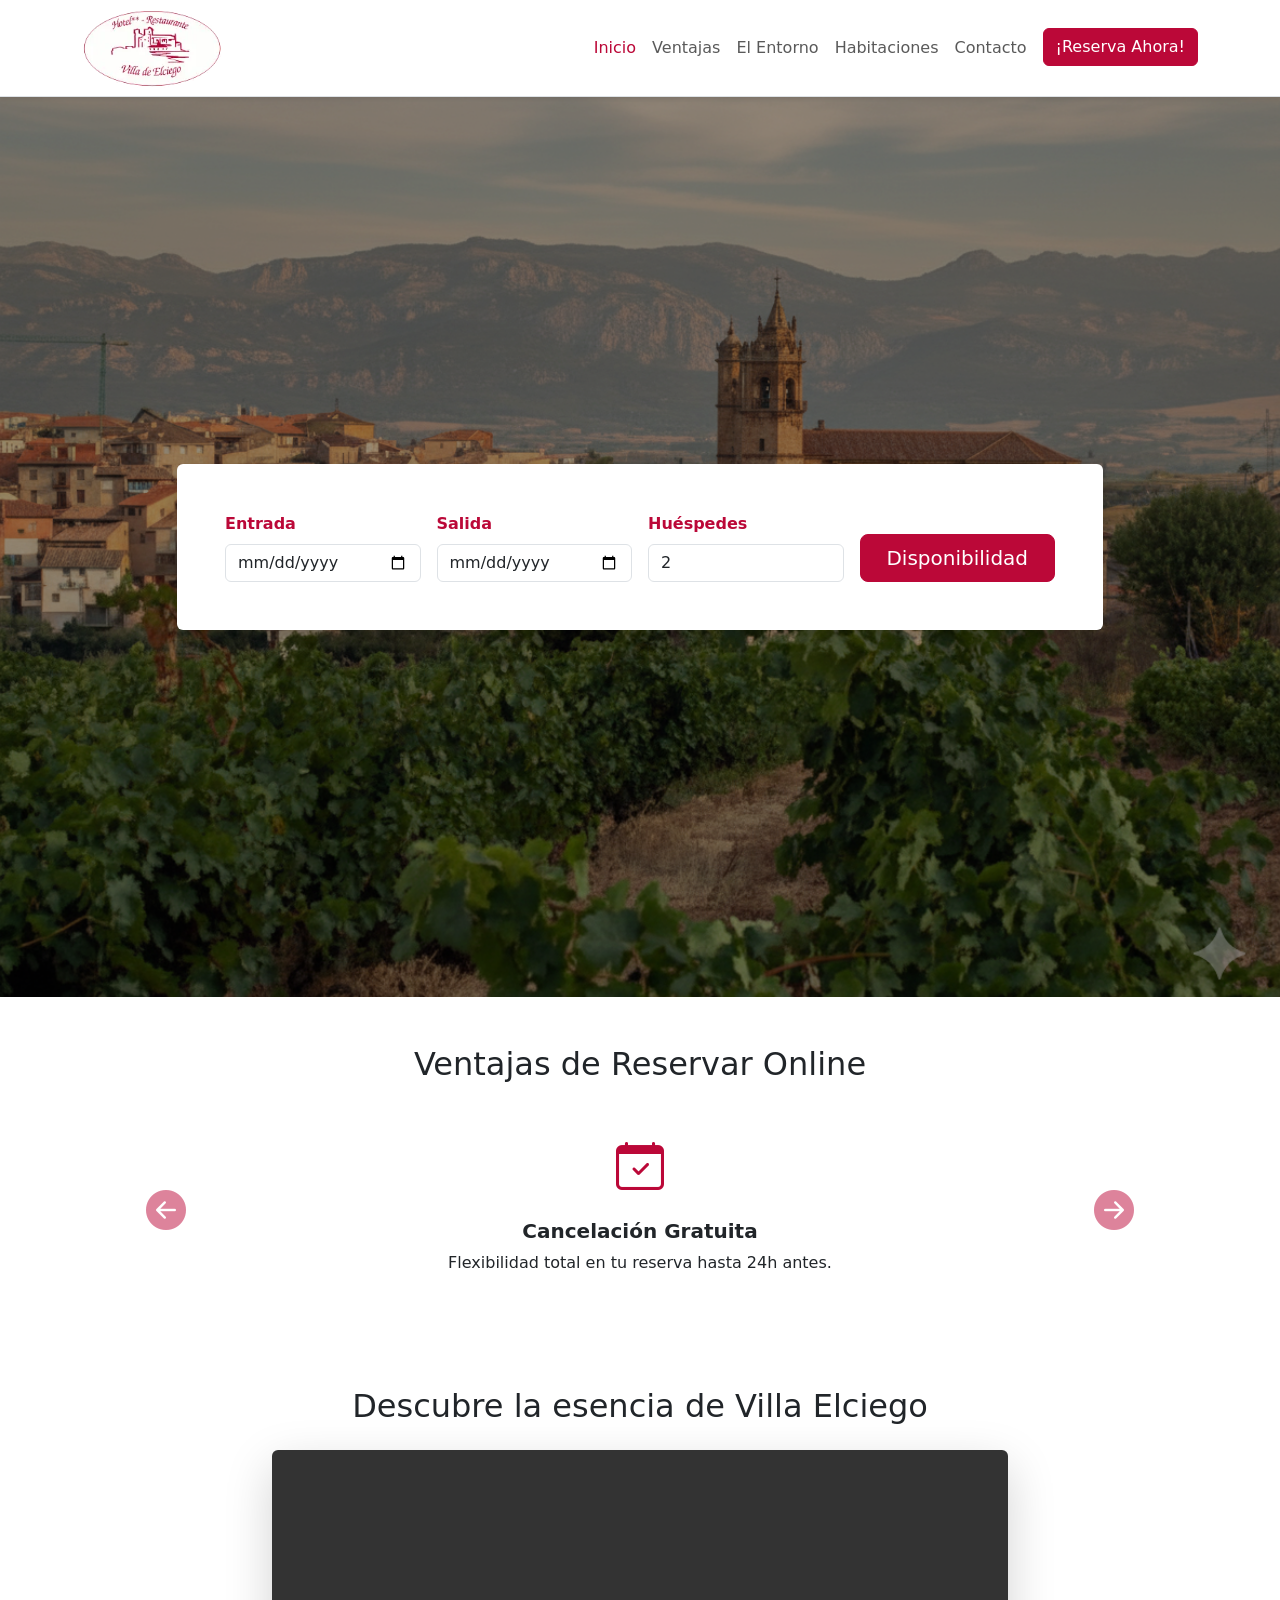
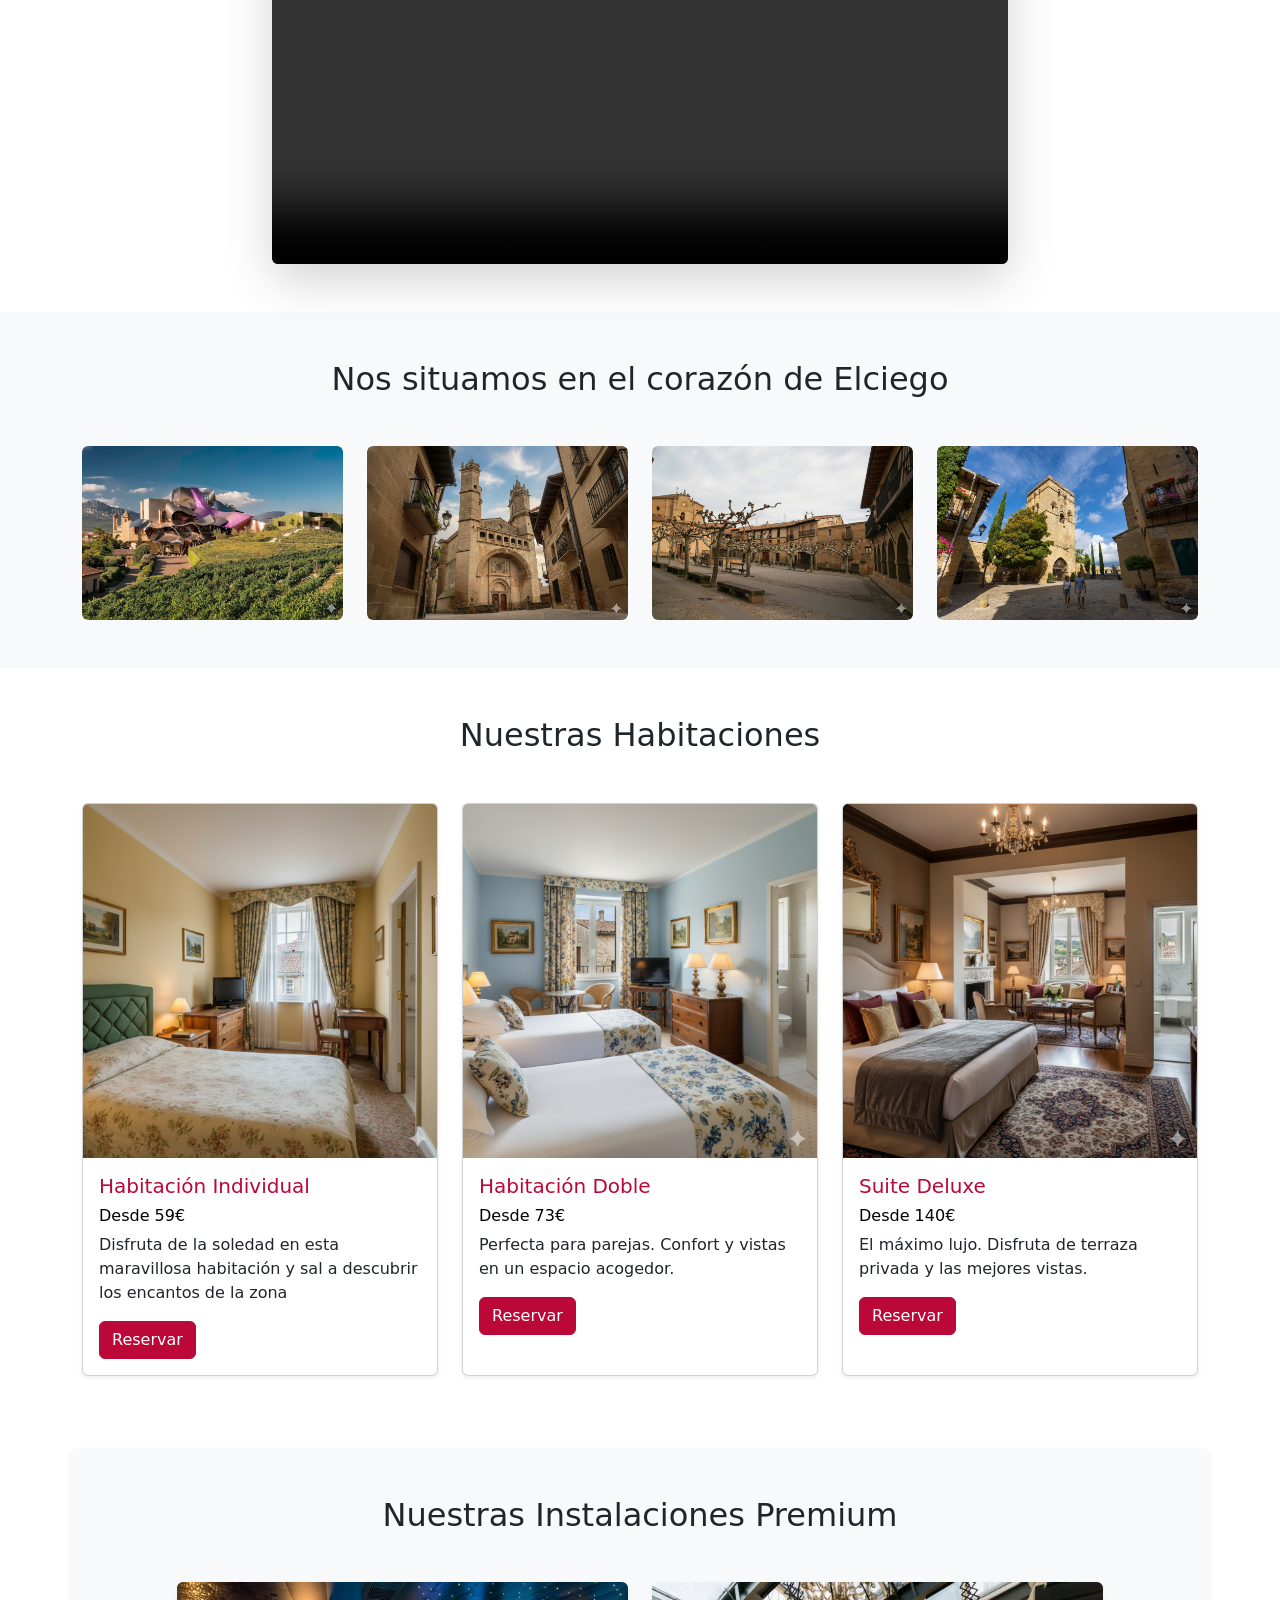
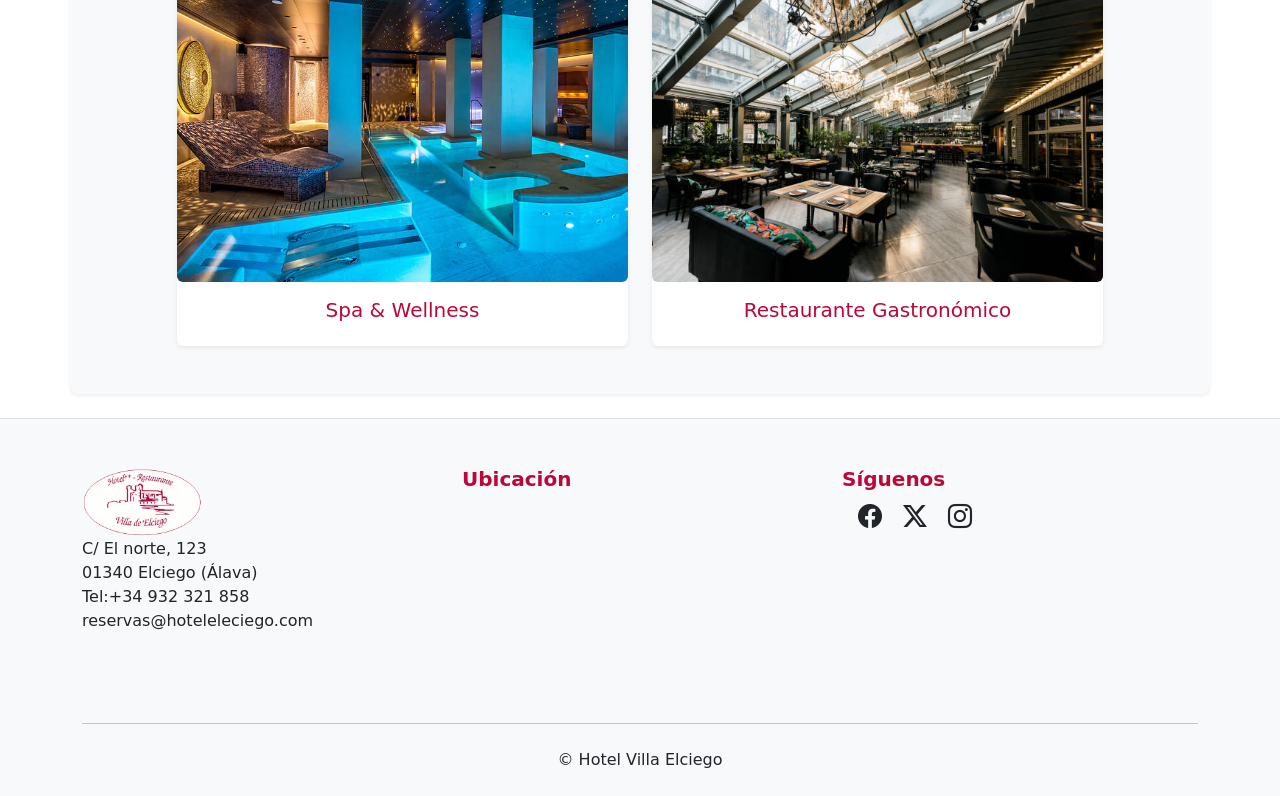
==== commit e2fae889: "Fix HTML encoding issues in index.html" ====
--- a/index.html
+++ b/index.html
@@ -259,7 +259,7 @@
 
       <div class="col-md-5">
         <div class="card shadow-sm border-0 h-100">
-          <img src="img/restaurante.jpg" class="card-img-top img-fluid rounded" alt="Restaurante Gastronómico" style="height: 300px; object-fit: cover;">
+          <img src="img/restaurant.jpg" class="card-img-top img-fluid rounded" alt="Restaurante Gastronómico" style="height: 300px; object-fit: cover;">
           <div class="card-body text-center">
             <h5 class="card-title text-granate">Restaurante Gastronómico</h5>
           </div>
@@ -320,3 +320,4 @@
 
 
 
+
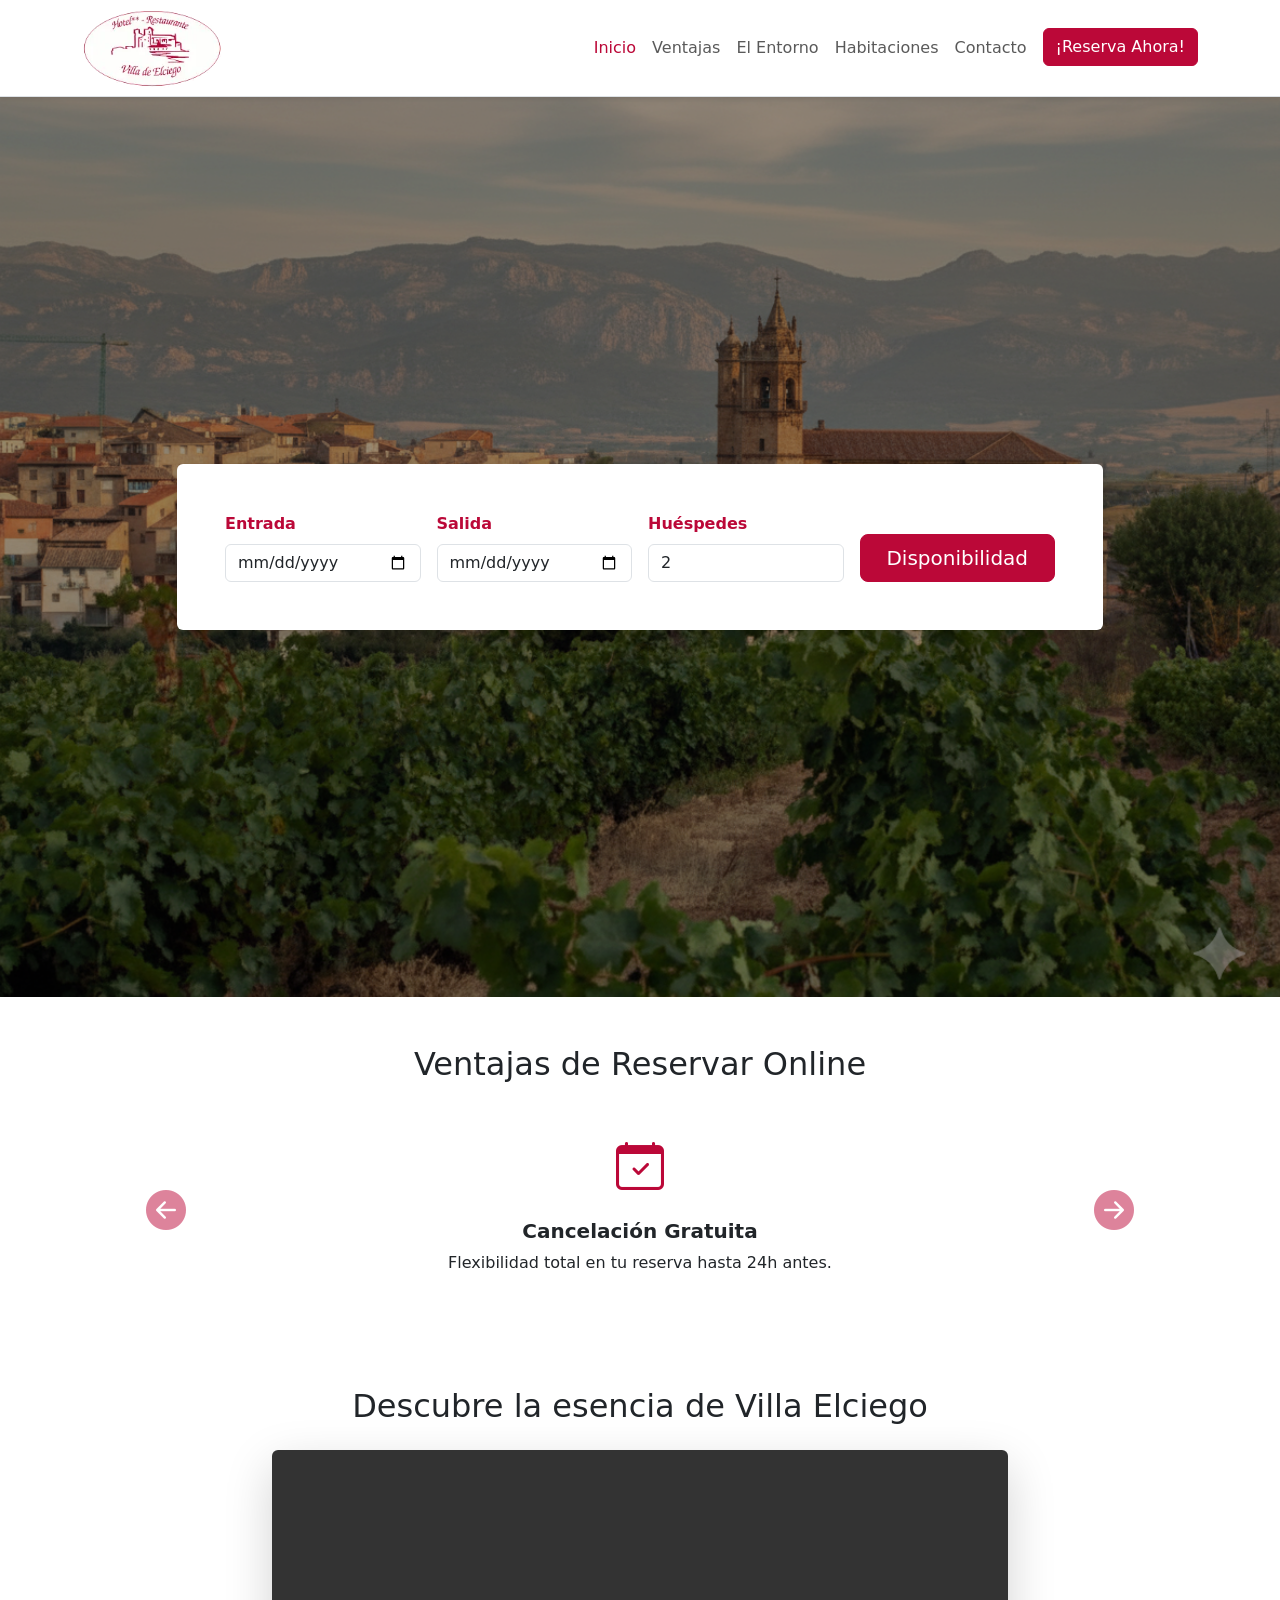
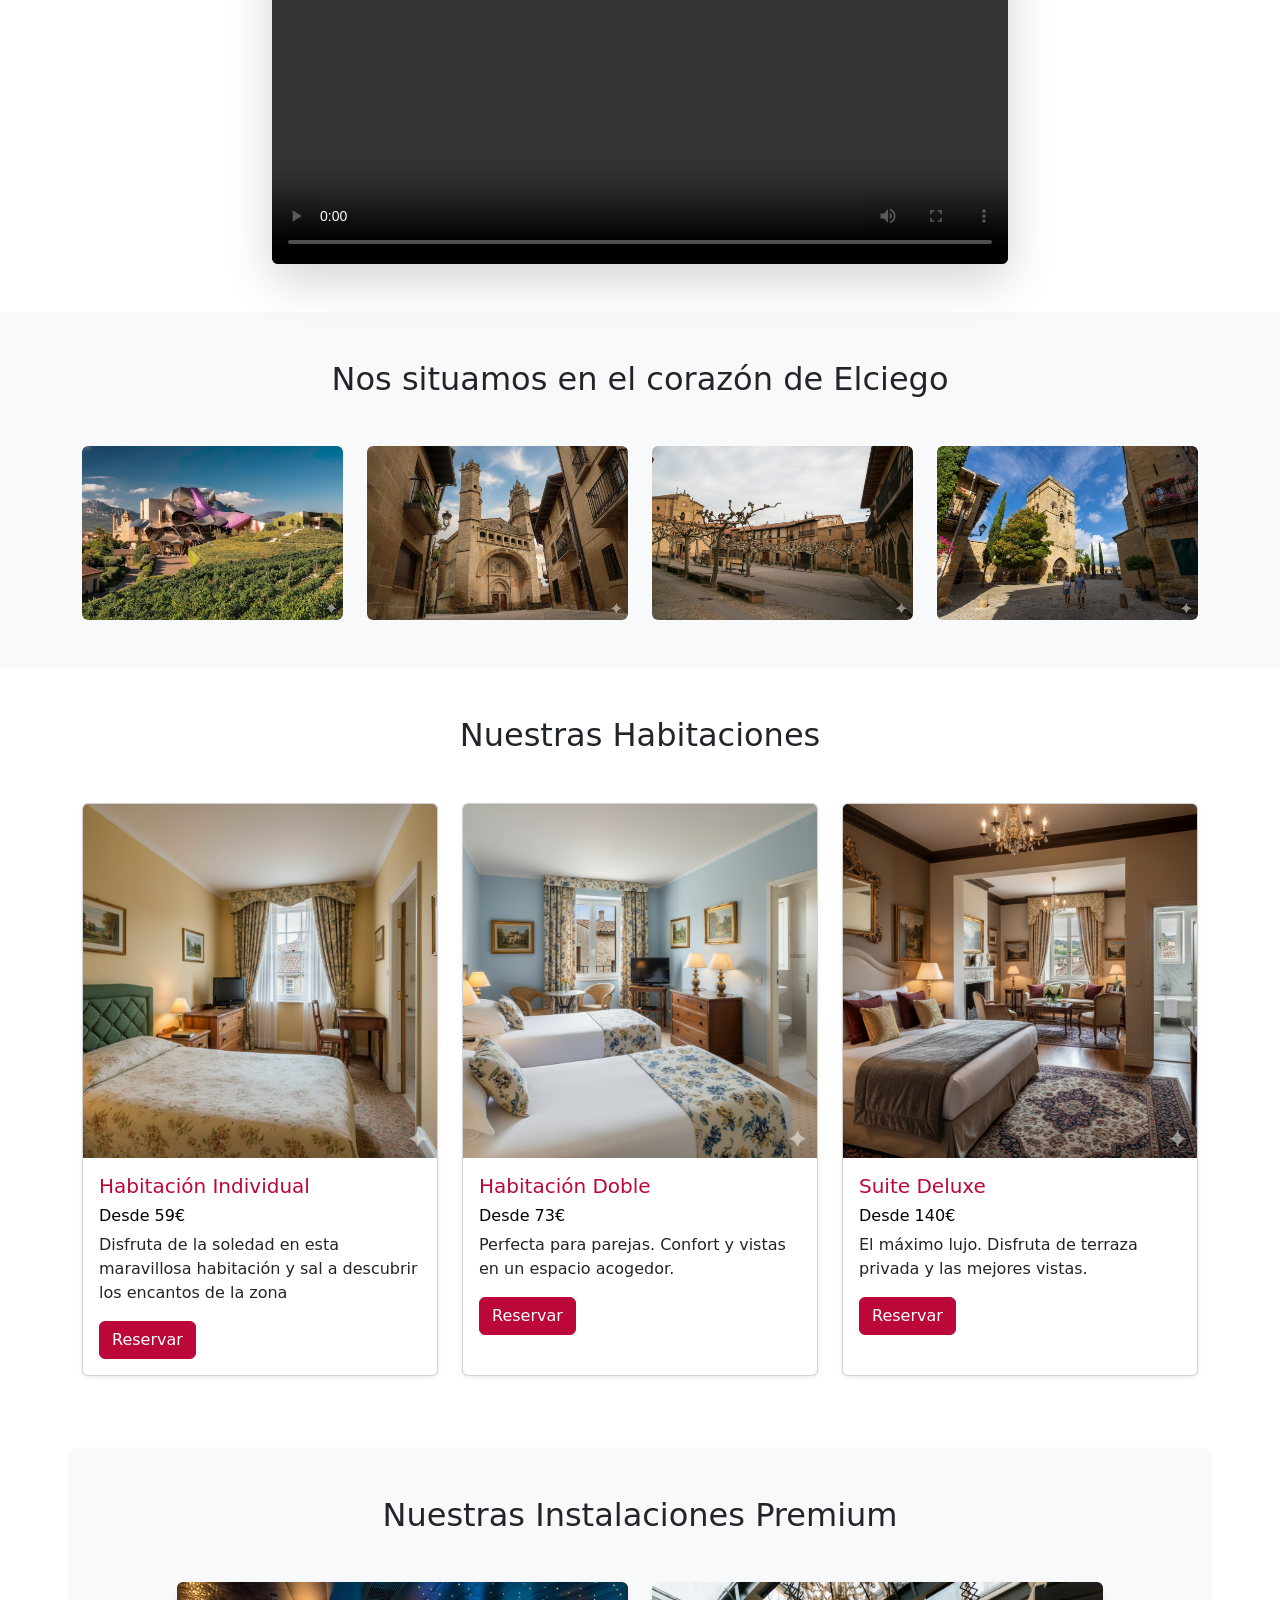
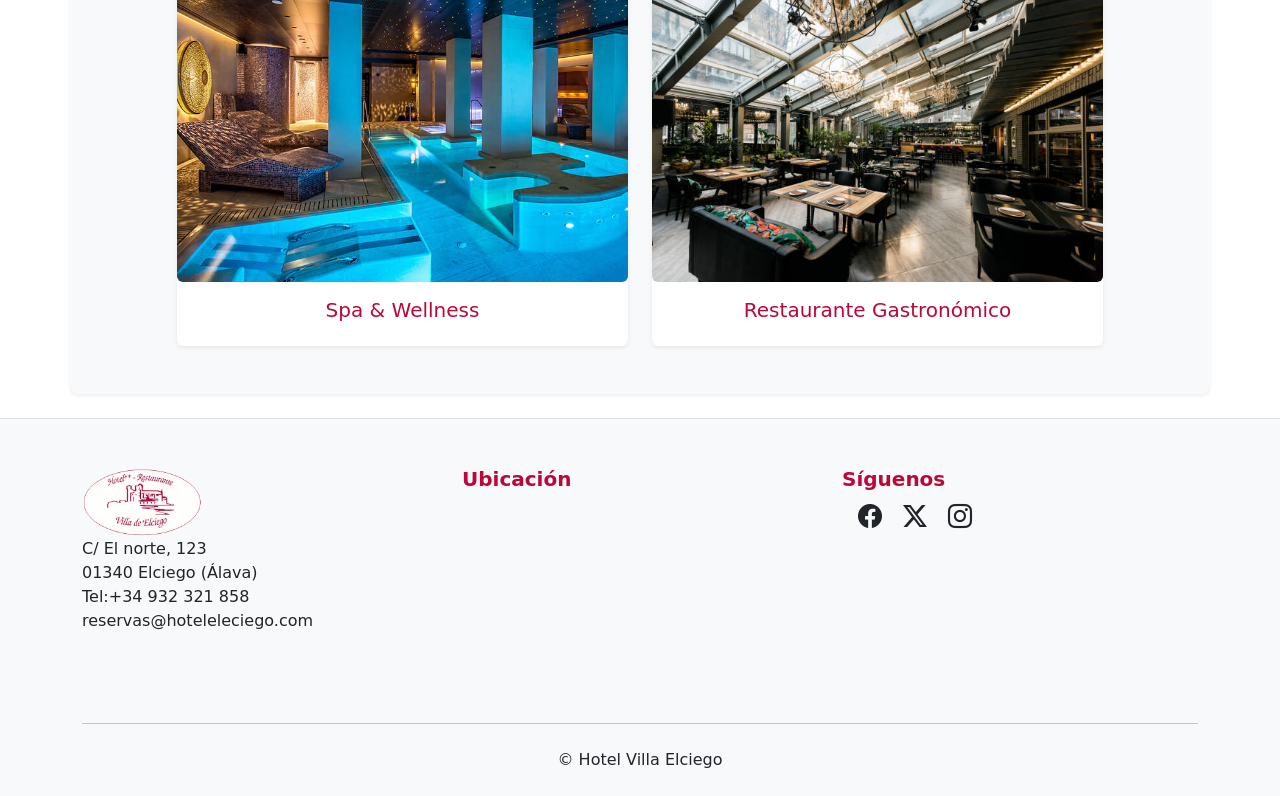
==== commit a60dbeef: "Update index.html with new content and scripts" ====
--- a/index.html
+++ b/index.html
@@ -310,6 +310,26 @@
   </footer>
 
   <script src="https://cdn.jsdelivr.net/npm/bootstrap@5.3.3/dist/js/bootstrap.bundle.min.js" integrity="sha384-YvpcrYf0tY3lHB60NNkmXc5s9fDVZLESaAA55NDzOxhy9GkcIdslK1eN7N6jIeHz" crossorigin="anonymous"></script>
+<script>
+    // Función para crear una pulsación sutil en el botón de reserva cada 5 segundos
+    function llamarAtencionReserva() {
+      const btnReserva = document.querySelector('.navbar .btn-primary');
+      if (btnReserva) {
+        // Añadimos una transición rápida por JS
+        btnReserva.style.transition = "transform 0.3s ease-in-out";
+        
+        // Secuencia de escala (latido)
+        btnReserva.style.transform = "scale(1.15)";
+        
+        setTimeout(() => {
+          btnReserva.style.transform = "scale(1)";
+        }, 300);
+      }
+    }
+
+    // Iniciamos la animación cada 5 segundos para guiar la vista del usuario
+    setInterval(llamarAtencionReserva, 5000);
+  </script>
 </body>
 </html>
 
@@ -321,3 +341,4 @@
 
 
 
+
--- a/globales.css
+++ b/globales.css
@@ -115,4 +115,46 @@
 
 .footer-iconos a:hover {
   color: var(--color-granate);
-}+
+}
+/* --- TAREA 2: ANIMACIONES --- */
+
+/* 1. ANIMACIÓN 2D: Entrada suave para las ventajas */
+@keyframes fadeInUp {
+  from {
+    opacity: 0;
+    transform: translateY(30px);
+  }
+  to {
+    opacity: 1;
+    transform: translateY(0);
+  }
+}
+
+#ventajas .carousel-item {
+  animation: fadeInUp 1.2s ease-out forwards;
+}
+
+/* 2. ANIMACIÓN 3D: Efecto de profundidad en las tarjetas del entorno */
+/* Modificamos la clase .card-zoom que ya tenías para añadir perspectiva */
+#ubicacion .row {
+  perspective: 1000px; /* Necesario para que el efecto 3D se aprecie */
+}
+
+.card-zoom {
+  transition: transform 0.6s cubic-bezier(0.4, 0, 0.2, 1);
+  transform-style: preserve-3d;
+}
+
+.card-zoom:hover {
+  /* Rotación en eje Y y elevación en eje Z para efecto 3D real */
+  transform: rotateY(10deg) translateZ(20px) scale(1.02);
+  box-shadow: 0 15px 35px rgba(0,0,0,0.3);
+}
+
+/* Aseguramos que el texto dentro de la tarjeta también tenga profundidad */
+.card-zoom:hover .card-title {
+  transform: translateZ(50px);
+  transition: transform 0.4s;
+}
+
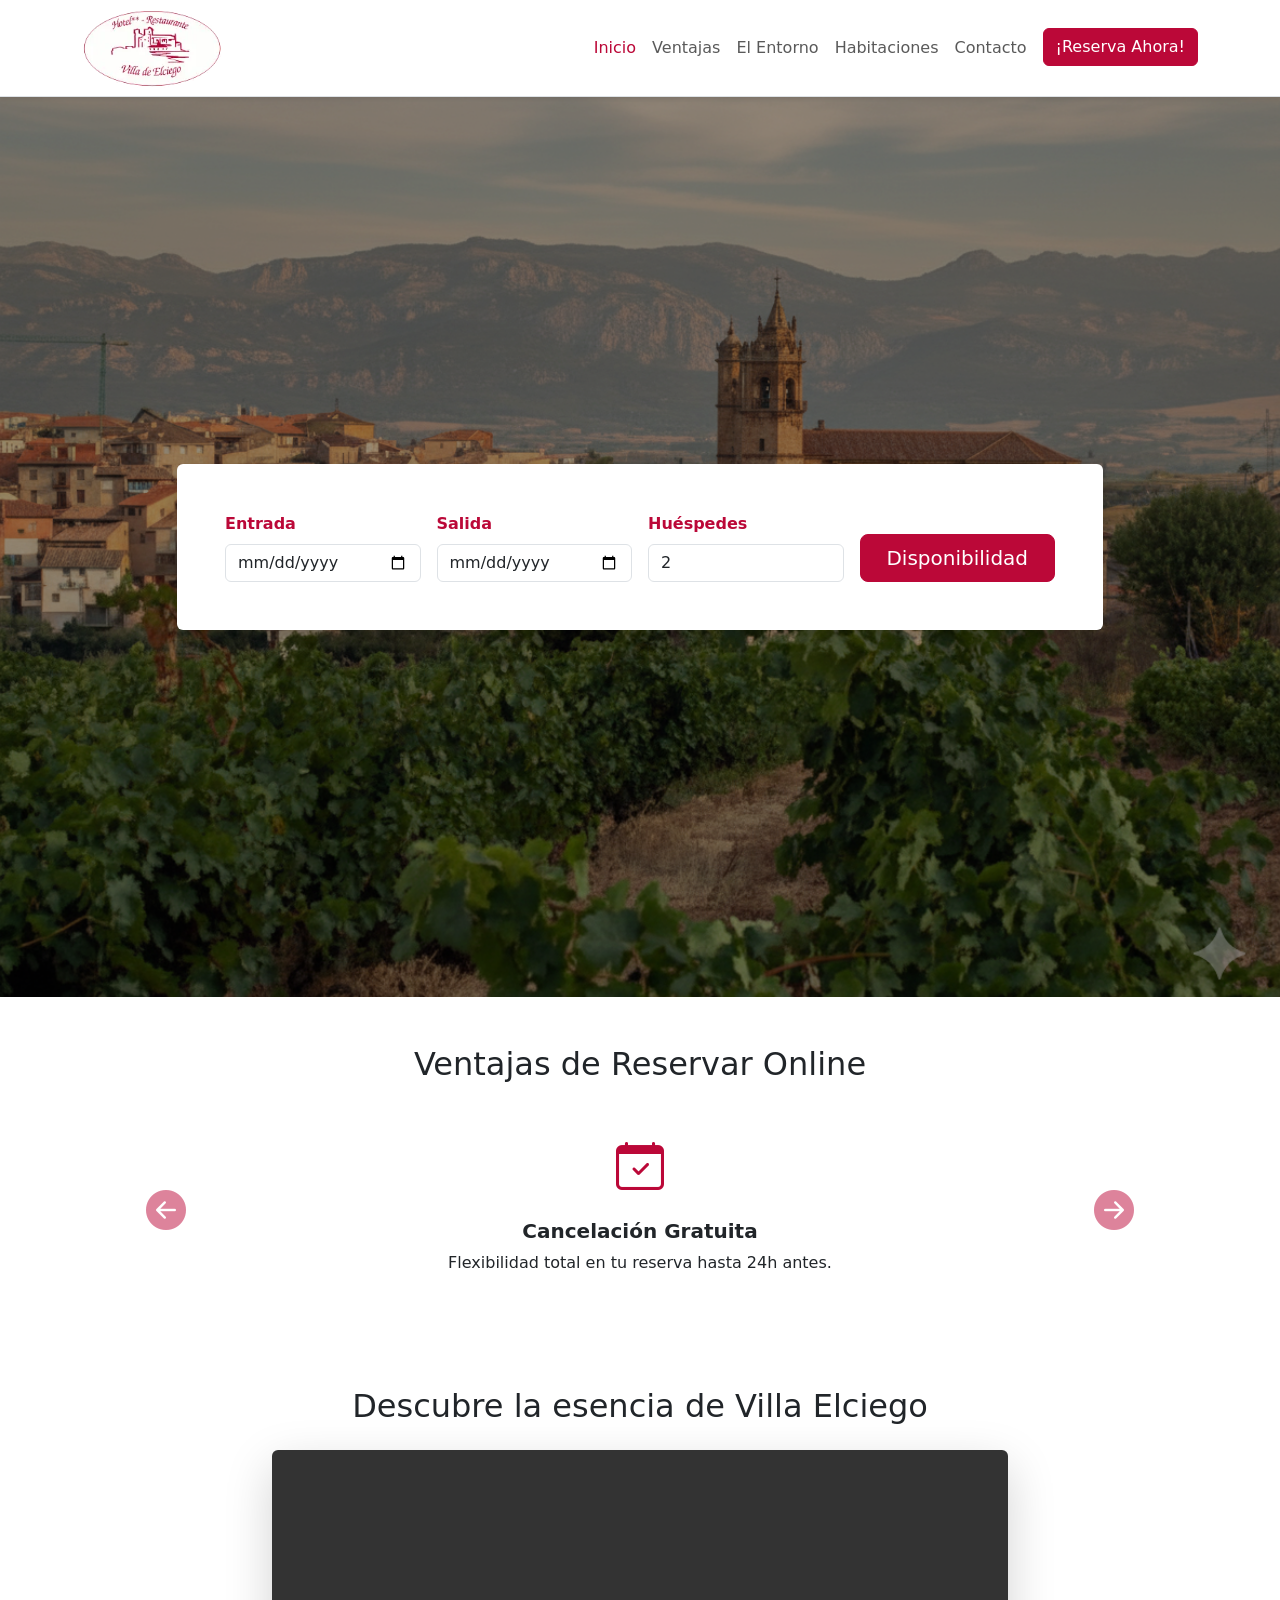
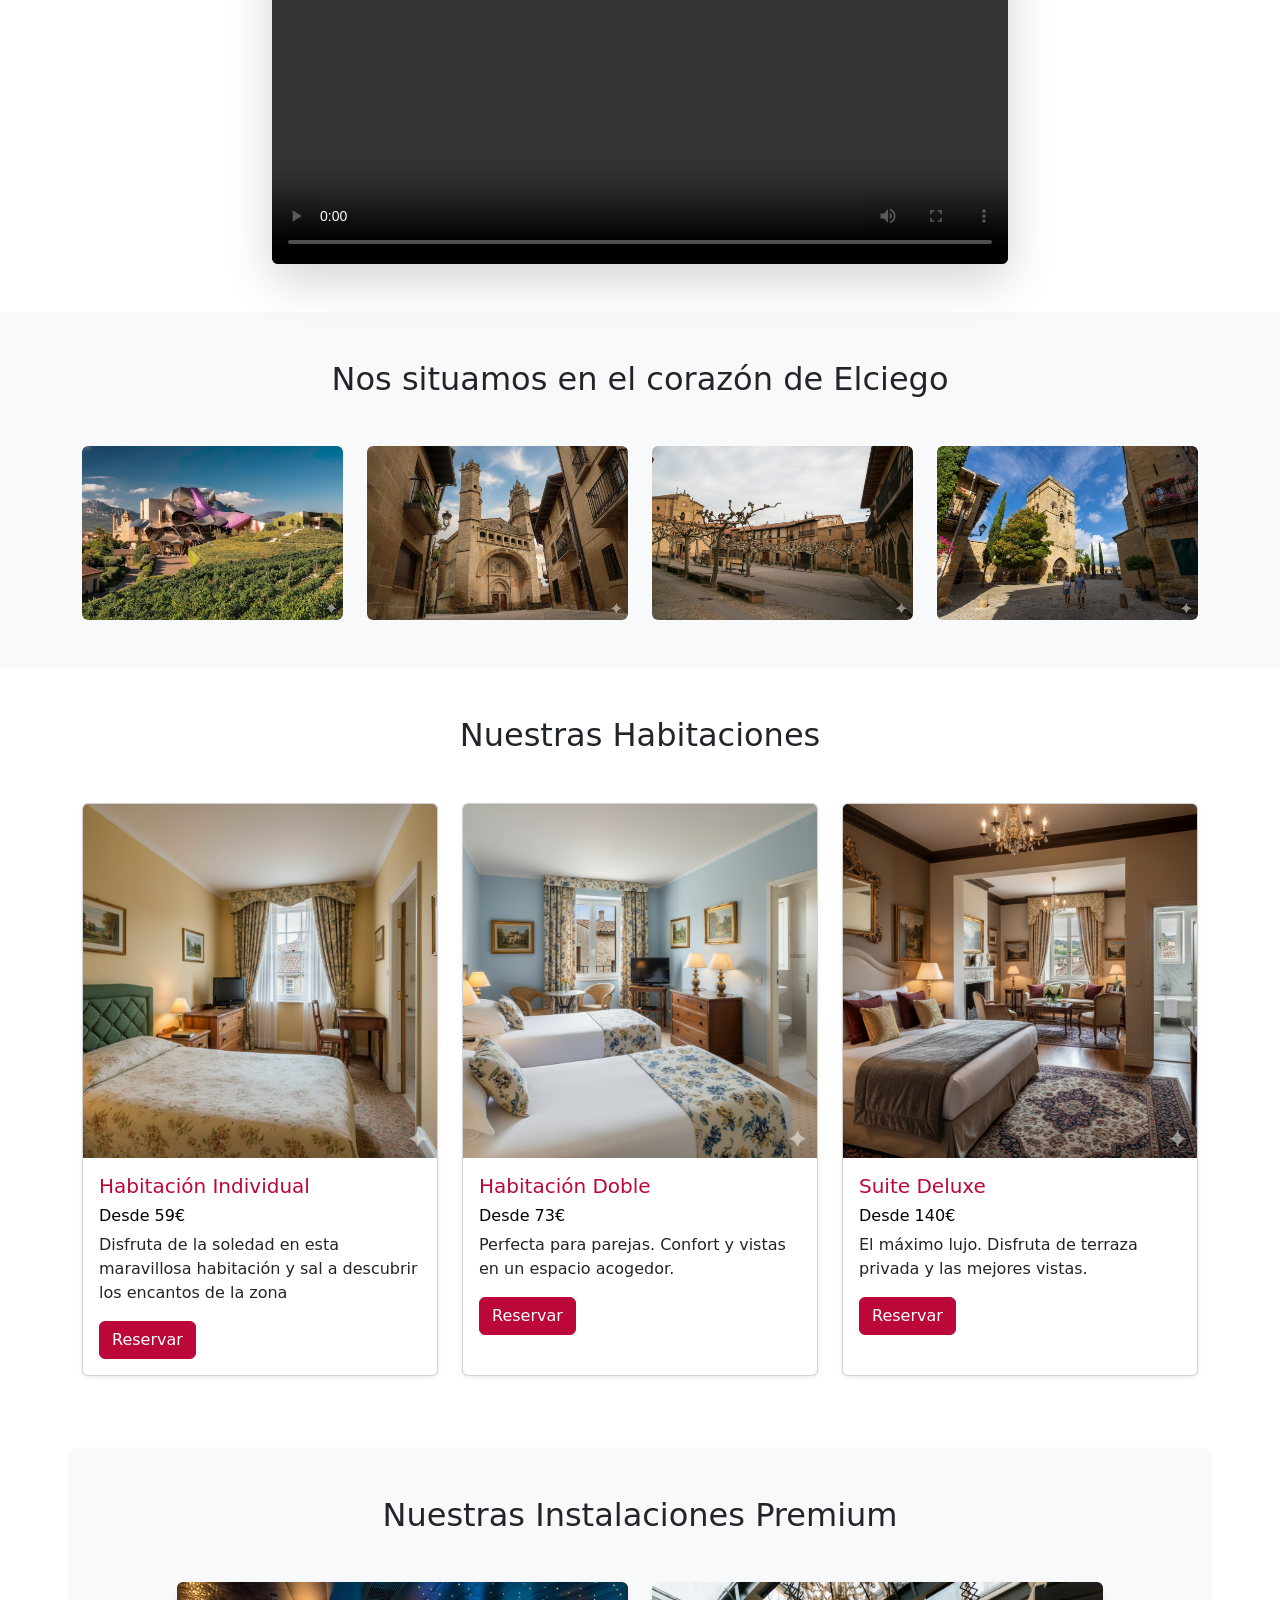
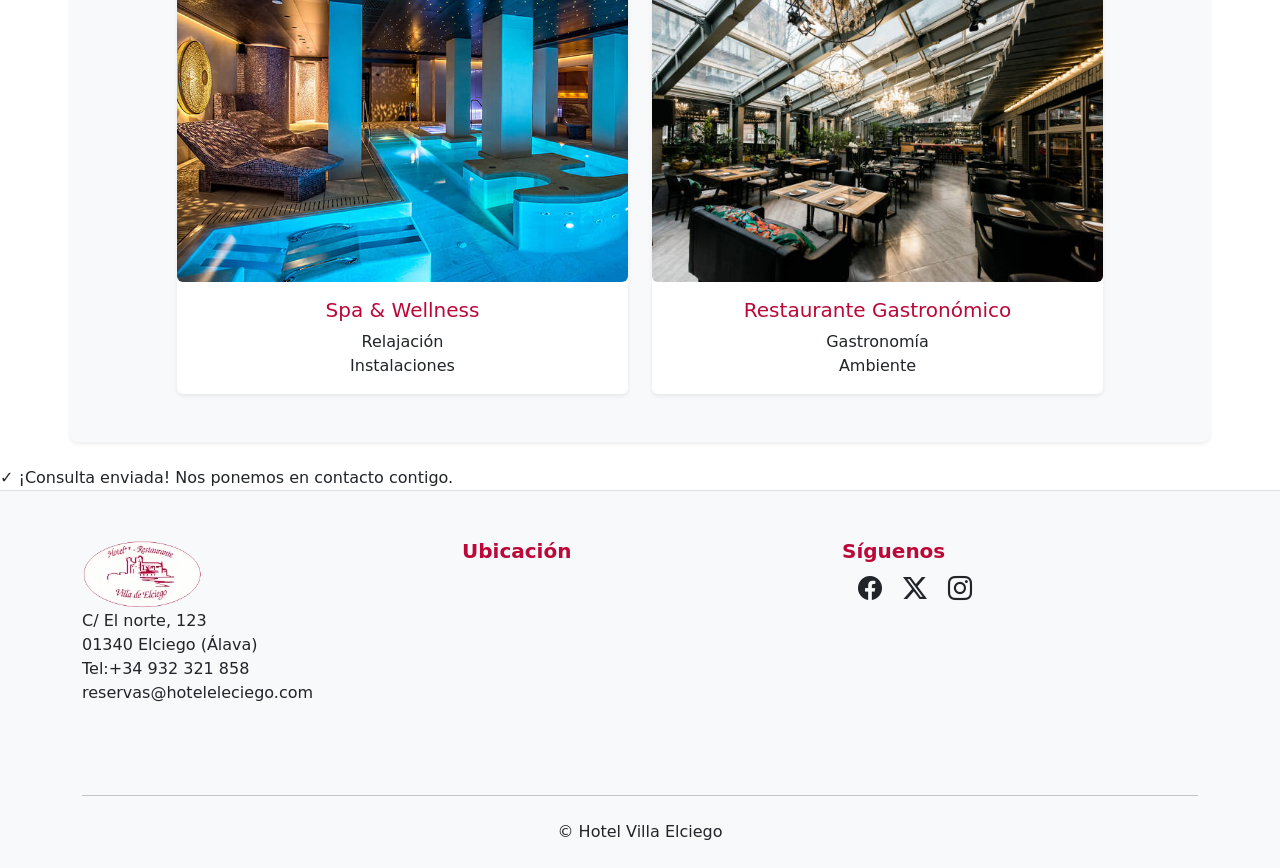
==== commit 125f97c2: "Update output message from 'Hello' to 'Goodbye'" ====
--- a/index.html
+++ b/index.html
@@ -2,130 +2,103 @@
 <html lang="es">
 <head>
   <script async src="https://www.googletagmanager.com/gtag/js?id=G-TNQYEF0NYS"></script>
-<script>
-  window.dataLayer = window.dataLayer || [];
-  function gtag(){dataLayer.push(arguments);}
-  gtag('js', new Date());
-
-  gtag('config', 'G-TNQYEF0NYS');
-</script>
-
+  <script>
+    window.dataLayer = window.dataLayer || [];
+    function gtag(){dataLayer.push(arguments);}
+    gtag('js', new Date());
+    gtag('config', 'G-TNQYEF0NYS');
+  </script>
   <script src="https://t.contentsquare.net/uxa/3d8e75497e71b.js"></script>
 
   <meta charset="utf-8">
   <meta name="viewport" content="width=device-width, initial-scale=1">
-  
   <title>Hotel Villa Elciego</title>
 
   <link href="https://cdn.jsdelivr.net/npm/bootstrap@5.3.3/dist/css/bootstrap.min.css" rel="stylesheet" integrity="sha384-QWTKZyjpPEjISv5WaRU9OFeRpok6YctnYmDr5pNlyT2bRjXh0JMhjY6hW+ALEwIH" crossorigin="anonymous">
-  
   <link rel="stylesheet" href="https://cdn.jsdelivr.net/npm/bootstrap-icons@1.11.3/font/bootstrap-icons.min.css">
-
   <link rel="stylesheet" href="globales.css">
 </head>
 <body>
-  <noscript><iframe src="https://www.googletagmanager.com/ns.html?id=GTM-N8GXQSX2"
-height="0" width="0" style="display:none;visibility:hidden"></iframe></noscript>
-<nav class="navbar navbar-expand-lg bg-white border-bottom shadow-sm sticky-top">
-  <div class="container">
-    
-    <h1 class="m-0" style="font-size: 0;"> 
-      <a class="navbar-brand" href="index.html">
-        <img src="img/logo hotel.webp" alt="Hotel Villa Elciego - Inicio" width="140px" height="80px">
-      </a>
-    </h1>
-    
-    <button class="navbar-toggler" type="button" data-bs-toggle="collapse" data-bs-target="#menuPrincipal" aria-controls="menuPrincipal" aria-expanded="false" aria-label="Abrir menú de navegación">
-      <span class="navbar-toggler-icon"></span>
-    </button>
-    
-    <div class="collapse navbar-collapse" id="menuPrincipal">
-      <ul class="navbar-nav ms-auto mb-2 mb-lg-0">
-        <li class="nav-item">
-          <a class="nav-link active" aria-current="page" href="#hero">Inicio</a>
-        </li>
-        <li class="nav-item">
-          <a class="nav-link" href="#ventajas">Ventajas</a>
-        </li>
-        <li class="nav-item">
-          <a class="nav-link" href="#ubicacion">El Entorno</a>
-        </li>
-        <li class="nav-item">
-          <a class="nav-link" href="#habitaciones">Habitaciones</a>
-        </li>
-        <li class="nav-item">
-          <a class="nav-link" href="#footer">Contacto</a>
-        </li>
-        <li class="nav-item">
-          <a class="btn btn-primary ms-lg-2 mt-2 mt-lg-0" href="reservas.html">¡Reserva Ahora!</a>
-        </li>
-      </ul>
-    </div>
-  </div>
-</nav>
-
+  <noscript><iframe src="https://www.googletagmanager.com/ns.html?id=GTM-N8GXQSX2" height="0" width="0" style="display:none;visibility:hidden"></iframe></noscript>
+
+  <!-- NAVBAR — CSS 2D: slideDown al cargar -->
+  <nav class="navbar navbar-expand-lg bg-white border-bottom shadow-sm sticky-top">
+    <div class="container">
+      <h1 class="m-0" style="font-size: 0;">
+        <a class="navbar-brand" href="index.html">
+          <img src="img/logo hotel.webp" alt="Hotel Villa Elciego - Inicio" width="140px" height="80px">
+        </a>
+      </h1>
+      <button class="navbar-toggler" type="button" data-bs-toggle="collapse" data-bs-target="#menuPrincipal" aria-controls="menuPrincipal" aria-expanded="false" aria-label="Abrir menú de navegación">
+        <span class="navbar-toggler-icon"></span>
+      </button>
+      <div class="collapse navbar-collapse" id="menuPrincipal">
+        <ul class="navbar-nav ms-auto mb-2 mb-lg-0">
+          <li class="nav-item"><a class="nav-link active" aria-current="page" href="#hero">Inicio</a></li>
+          <li class="nav-item"><a class="nav-link" href="#ventajas">Ventajas</a></li>
+          <li class="nav-item"><a class="nav-link" href="#ubicacion">El Entorno</a></li>
+          <li class="nav-item"><a class="nav-link" href="#habitaciones">Habitaciones</a></li>
+          <li class="nav-item"><a class="nav-link" href="#footer">Contacto</a></li>
+          <li class="nav-item">
+            <a class="btn btn-primary ms-lg-2 mt-2 mt-lg-0" href="reservas.html">¡Reserva Ahora!</a>
+          </li>
+        </ul>
+      </div>
+    </div>
+  </nav>
+
+  <!-- HERO — CSS 2D: formulario sube con fadeSlideUp -->
   <section id="hero" class="d-flex align-items-center justify-content-center">
     <div class="container">
       <div class="row">
         <div class="col-lg-10 offset-lg-1">
-          
           <form class="bg-white p-4 p-md-5 rounded shadow">
             <div class="row g-3 align-items-end">
-              
               <div class="col-lg-3 col-md-6">
                 <label for="checkin" class="form-label fw-bold text-granate">Entrada</label>
                 <input type="date" class="form-control" id="checkin">
               </div>
-              
               <div class="col-lg-3 col-md-6">
                 <label for="checkout" class="form-label fw-bold text-granate">Salida</label>
                 <input type="date" class="form-control" id="checkout">
               </div>
-              
               <div class="col-lg-3 col-md-6">
                 <label for="huespedes" class="form-label fw-bold text-granate">Huéspedes</label>
                 <input type="number" class="form-control" id="huespedes" value="2" min="1" required>
               </div>
-              
               <div class="col-lg-3 col-md-6 d-grid">
+                <!-- CSS 2D: btn-primary tiene transform scale en hover -->
                 <button type="submit" class="btn btn-primary btn-lg">Disponibilidad</button>
               </div>
-
             </div>
           </form>
-
-        </div>
-      </div>
-    </div>
-  </section>
-
+        </div>
+      </div>
+    </div>
+  </section>
+
+  <!-- VENTAJAS — CSS 2D: icono con bounce continuo -->
   <section id="ventajas" class="container text-center py-5">
-    <h2 class="mb-5">Ventajas de Reservar Online</h2>
-    
+    <!-- JS: título con entrada lateral al hacer scroll -->
+    <h2 class="mb-5 section-title-anim">Ventajas de Reservar Online</h2>
     <div id="carouselVentajas" class="carousel slide" data-bs-ride="carousel">
-      
       <div class="carousel-inner">
-        
         <div class="carousel-item active">
           <i class="bi bi-calendar-check icono-ventaja"></i>
           <h5 class="mt-3 fw-bold">Cancelación Gratuita</h5>
           <p class="w-75 mx-auto d-none d-md-block">Flexibilidad total en tu reserva hasta 24h antes.</p>
         </div>
-        
         <div class="carousel-item">
           <i class="bi bi-headset icono-ventaja"></i>
           <h5 class="mt-3 fw-bold">Atención Personalizada</h5>
           <p class="w-75 mx-auto d-none d-md-block">Gestionamos tu reserva de forma directa, sin intermediarios.</p>
         </div>
-        
         <div class="carousel-item">
-        <i class="bi bi-piggy-bank-fill icono-ventaja"></i>
+          <i class="bi bi-piggy-bank-fill icono-ventaja"></i>
           <h5 class="mt-3 fw-bold">Mejor Precio Garantizado</h5>
           <p class="w-75 mx-auto d-none d-md-block">Siempre encontrarás el precio más bajo en nuestra web.</p>
         </div>
-
-      </div>
-      
+      </div>
       <button class="carousel-control-prev" type="button" data-bs-target="#carouselVentajas" data-bs-slide="prev">
         <i class="bi bi-arrow-left-circle-fill"></i>
         <span class="visually-hidden">Previous</span>
@@ -151,32 +124,30 @@
     </div>
   </section>
 
+  <!-- ENTORNO — CSS 3D: rotateY + rotateX en hover sobre las cards -->
   <section id="ubicacion" class="bg-light py-5">
     <div class="container">
-      <h2 class="text-center mb-5">Nos situamos en el corazón de Elciego</h2>
-      
+      <!-- JS: título con entrada lateral al hacer scroll -->
+      <h2 class="text-center mb-5 section-title-anim">Nos situamos en el corazón de Elciego</h2>
       <div class="row g-4">
-        
         <div class="col-md-6 col-lg-3">
           <div class="card card-zoom text-white">
-        <img src="img/riscal.jpg" class="card-img" alt="Bodega Marqués de Riscal con su arquitectura de titanio ondulado">            
+            <img src="img/riscal.jpg" class="card-img" alt="Bodega Marqués de Riscal con su arquitectura de titanio ondulado">
             <div class="card-img-overlay">
               <h5 class="card-title">Bodega Marqués de Riscal</h5>
               <p class="card-text d-none d-md-block">Disfruta de una experiencia única de vino y vanguardia en la icónica bodega Marqués de Riscal.</p>
             </div>
           </div>
         </div>
-        
         <div class="col-md-6 col-lg-3">
           <div class="card card-zoom text-white">
             <img src="img/iglesialimpia.jpg" class="card-img" alt="iglesia">
             <div class="card-img-overlay">
-              <h5 class="card-title">Iglesa de San Andrés</h5>
+              <h5 class="card-title">Iglesia de San Andrés</h5>
               <p class="card-text d-none d-md-block">Descubre la imponente Iglesia de San Andrés, una joya barroca con sus dos torres dominando Elciego.</p>
             </div>
           </div>
         </div>
-
         <div class="col-md-6 col-lg-3">
           <div class="card card-zoom text-white">
             <img src="img/plaza.jpg" class="card-img" alt="plaza">
@@ -186,7 +157,6 @@
             </div>
           </div>
         </div>
-
         <div class="col-md-6 col-lg-3">
           <div class="card card-zoom text-white">
             <img src="img/laguardia.jpg" class="card-img" alt="laguardia">
@@ -196,45 +166,49 @@
             </div>
           </div>
         </div>
-
-      </div>
-    </div>
-  </section>
-
+      </div>
+    </div>
+  </section>
+
+  <!-- HABITACIONES — JS: cards aparecen escalonadas al hacer scroll + contador de precio -->
   <section id="habitaciones" class="container py-5">
-    <h2 class="text-center mb-5">Nuestras Habitaciones</h2>
+    <!-- JS: título con entrada lateral al hacer scroll -->
+    <h2 class="text-center mb-5 section-title-anim">Nuestras Habitaciones</h2>
     <div class="row g-4">
-      
-      <div class="col-md-4">
+
+      <div class="col-md-4 card-anim">
         <div class="card shadow-sm h-100">
-<img src="img/habindividual.png" class="card-img-top" alt="Habitación individual iluminada con cama supletoria y escritorio">          
+          <img src="img/habindividual.png" class="card-img-top" alt="Habitación individual iluminada con cama supletoria y escritorio">
           <div class="card-body">
             <h5 class="card-title text-granate">Habitación Individual</h5>
-            <h6 class="card-title text-black">Desde 59€</h6>
+            <!-- JS: contador animado desde 0 hasta 59 -->
+            <h6 class="card-title text-black">Desde <span class="precio-num" data-precio="59">59€</span></h6>
             <p class="card-text">Disfruta de la soledad en esta maravillosa habitación y sal a descubrir los encantos de la zona</p>
             <a href="reservas.html" class="btn btn-primary">Reservar</a>
           </div>
         </div>
       </div>
-      
-      <div class="col-md-4">
+
+      <div class="col-md-4 card-anim">
         <div class="card shadow-sm h-100">
           <img src="img/habdoble.png" class="card-img-top" alt="Superior">
           <div class="card-body">
             <h5 class="card-title text-granate">Habitación Doble</h5>
-            <h6 class="card-title text-black">Desde 73€</h6>
+            <!-- JS: contador animado desde 0 hasta 73 -->
+            <h6 class="card-title text-black">Desde <span class="precio-num" data-precio="73">73€</span></h6>
             <p class="card-text">Perfecta para parejas. Confort y vistas en un espacio acogedor.</p>
             <a href="reservas.html" class="btn btn-primary">Reservar</a>
           </div>
         </div>
       </div>
-      
-      <div class="col-md-4">
+
+      <div class="col-md-4 card-anim">
         <div class="card shadow-sm h-100">
           <img src="img/suite.png" class="card-img-top" alt="Suite">
           <div class="card-body">
             <h5 class="card-title text-granate">Suite Deluxe</h5>
-            <h6 class="card-title text-black">Desde 140€</h6>
+            <!-- JS: contador animado desde 0 hasta 140 -->
+            <h6 class="card-title text-black">Desde <span class="precio-num" data-precio="140">140€</span></h6>
             <p class="card-text">El máximo lujo. Disfruta de terraza privada y las mejores vistas.</p>
             <a href="reservas.html" class="btn btn-primary">Reservar</a>
           </div>
@@ -244,37 +218,61 @@
     </div>
   </section>
 
-<section id="instalaciones" class="container py-5 bg-light rounded-3 my-4 shadow-sm">
-    <h2 class="text-center mb-5">Nuestras Instalaciones Premium</h2>
+  <!-- INSTALACIONES — CSS 3D: tilt en hover + JS: barras de valoración animadas -->
+  <section id="instalaciones" class="container py-5 bg-light rounded-3 my-4 shadow-sm">
+    <!-- JS: título con entrada lateral al hacer scroll -->
+    <h2 class="text-center mb-5 section-title-anim">Nuestras Instalaciones Premium</h2>
     <div class="row g-4 justify-content-center">
-      
+
       <div class="col-md-5">
-        <div class="card shadow-sm border-0 h-100">
+        <!-- CSS 3D: tilt rotateX/rotateY al hacer hover -->
+        <div class="card shadow-sm border-0 h-100 card-instalacion">
           <img src="img/spa.jpg" class="card-img-top img-fluid rounded" alt="Spa y Wellness" style="height: 300px; object-fit: cover;">
           <div class="card-body text-center">
             <h5 class="card-title text-granate">Spa & Wellness</h5>
+            <!-- JS: barras de valoración que se animan al llegar con scroll -->
+            <div class="barra-prog-wrap">
+              <div class="barra-label">Relajación</div>
+              <div class="barra-prog"><div class="barra-prog-fill" data-valor="95%"></div></div>
+            </div>
+            <div class="barra-prog-wrap">
+              <div class="barra-label">Instalaciones</div>
+              <div class="barra-prog"><div class="barra-prog-fill" data-valor="88%"></div></div>
+            </div>
           </div>
         </div>
       </div>
 
       <div class="col-md-5">
-        <div class="card shadow-sm border-0 h-100">
+        <!-- CSS 3D: tilt rotateX/rotateY al hacer hover -->
+        <div class="card shadow-sm border-0 h-100 card-instalacion">
           <img src="img/restaurant.jpg" class="card-img-top img-fluid rounded" alt="Restaurante Gastronómico" style="height: 300px; object-fit: cover;">
           <div class="card-body text-center">
             <h5 class="card-title text-granate">Restaurante Gastronómico</h5>
-          </div>
-        </div>
-      </div>
-
-    </div>
-  </section>
+            <!-- JS: barras de valoración que se animan al llegar con scroll -->
+            <div class="barra-prog-wrap">
+              <div class="barra-label">Gastronomía</div>
+              <div class="barra-prog"><div class="barra-prog-fill" data-valor="97%"></div></div>
+            </div>
+            <div class="barra-prog-wrap">
+              <div class="barra-label">Ambiente</div>
+              <div class="barra-prog"><div class="barra-prog-fill" data-valor="91%"></div></div>
+            </div>
+          </div>
+        </div>
+      </div>
+
+    </div>
+  </section>
+
+  <!-- JS: Toast de confirmación (se muestra al enviar el formulario de disponibilidad) -->
+  <div id="toast-reserva">✓ ¡Consulta enviada! Nos ponemos en contacto contigo.</div>
 
   <footer id="footer" class="bg-light pt-5 pb-4 border-top">
     <div class="container">
       <div class="row gy-4">
-        
         <div class="col-md-4">
-        <img src="img/logo hotel.webp" alt="imagen logo" width="120px" height="70px">
+          <img src="img/logo hotel.webp" alt="imagen logo" width="120px" height="70px">
           <p>
             C/ El norte, 123<br>
             01340 Elciego (Álava)<br>
@@ -282,54 +280,32 @@
             <a href="mailto:reservas@hoteleleciego.com" class="text-decoration-none text-dark">reservas@hoteleleciego.com</a>
           </p>
         </div>
-        
         <div class="col-md-4">
           <h5 class="fw-bold text-granate">Ubicación</h5>
           <div class="ratio ratio-16x9">
             <iframe src="https://www.google.com/maps/embed?pb=!1m18!1m12!1m3!1d11756.914074219985!2d-2.624738562145558!3d42.51460361282855!2m3!1f0!2f0!3f0!3m2!1i1024!2i768!4f13.1!3m3!1m2!1s0xd50010196614b0b%3A0x8633364860630712!2sElciego%2C%20%C3%81lava!5e0!3m2!1ses!2ses!4v1678888888888" width="600" height="450" style="border:0;" allowfullscreen="" loading="lazy" referrerpolicy="no-referrer-when-downgrade"></iframe>
           </div>
         </div>
-        
         <div class="col-md-4">
           <h5 class="fw-bold text-granate">Síguenos</h5>
-                <div class="footer-iconos">
-          <a href="#" target="_blank" aria-label="Síguenos en Facebook"><i class="bi bi-facebook"></i></a>
-          <a href="#" target="_blank" aria-label="Síguenos en X, antes Twitter"><i class="bi bi-twitter-x"></i></a>
-          <a href="#" target="_blank" aria-label="Síguenos en Instagram"><i class="bi bi-instagram"></i></a>
-              </div>
-        </div>
-
-      </div>
-      
+          <!-- CSS 3D: flip rotateY(360deg) al hacer hover en iconos -->
+          <div class="footer-iconos">
+            <a href="#" target="_blank" aria-label="Síguenos en Facebook"><i class="bi bi-facebook"></i></a>
+            <a href="#" target="_blank" aria-label="Síguenos en X, antes Twitter"><i class="bi bi-twitter-x"></i></a>
+            <a href="#" target="_blank" aria-label="Síguenos en Instagram"><i class="bi bi-instagram"></i></a>
+          </div>
+        </div>
+      </div>
       <hr class="my-4">
       <div class="text-center">
         <p class="mb-0">© Hotel Villa Elciego</p>
       </div>
-      
     </div>
   </footer>
 
   <script src="https://cdn.jsdelivr.net/npm/bootstrap@5.3.3/dist/js/bootstrap.bundle.min.js" integrity="sha384-YvpcrYf0tY3lHB60NNkmXc5s9fDVZLESaAA55NDzOxhy9GkcIdslK1eN7N6jIeHz" crossorigin="anonymous"></script>
-<script>
-    // Función para crear una pulsación sutil en el botón de reserva cada 5 segundos
-    function llamarAtencionReserva() {
-      const btnReserva = document.querySelector('.navbar .btn-primary');
-      if (btnReserva) {
-        // Añadimos una transición rápida por JS
-        btnReserva.style.transition = "transform 0.3s ease-in-out";
-        
-        // Secuencia de escala (latido)
-        btnReserva.style.transform = "scale(1.15)";
-        
-        setTimeout(() => {
-          btnReserva.style.transform = "scale(1)";
-        }, 300);
-      }
-    }
-
-    // Iniciamos la animación cada 5 segundos para guiar la vista del usuario
-    setInterval(llamarAtencionReserva, 5000);
-  </script>
+  <!-- Animaciones JavaScript propias -->
+  <script src="animaciones.js"></script>
 </body>
 </html>
 
@@ -339,6 +315,3 @@
 
 
 
-
-
-
--- a/globales.css
+++ b/globales.css
@@ -117,44 +117,4 @@
   color: var(--color-granate);
 
 }
-/* --- TAREA 2: ANIMACIONES --- */
 
-/* 1. ANIMACIÓN 2D: Entrada suave para las ventajas */
-@keyframes fadeInUp {
-  from {
-    opacity: 0;
-    transform: translateY(30px);
-  }
-  to {
-    opacity: 1;
-    transform: translateY(0);
-  }
-}
-
-#ventajas .carousel-item {
-  animation: fadeInUp 1.2s ease-out forwards;
-}
-
-/* 2. ANIMACIÓN 3D: Efecto de profundidad en las tarjetas del entorno */
-/* Modificamos la clase .card-zoom que ya tenías para añadir perspectiva */
-#ubicacion .row {
-  perspective: 1000px; /* Necesario para que el efecto 3D se aprecie */
-}
-
-.card-zoom {
-  transition: transform 0.6s cubic-bezier(0.4, 0, 0.2, 1);
-  transform-style: preserve-3d;
-}
-
-.card-zoom:hover {
-  /* Rotación en eje Y y elevación en eje Z para efecto 3D real */
-  transform: rotateY(10deg) translateZ(20px) scale(1.02);
-  box-shadow: 0 15px 35px rgba(0,0,0,0.3);
-}
-
-/* Aseguramos que el texto dentro de la tarjeta también tenga profundidad */
-.card-zoom:hover .card-title {
-  transform: translateZ(50px);
-  transition: transform 0.4s;
-}
-
